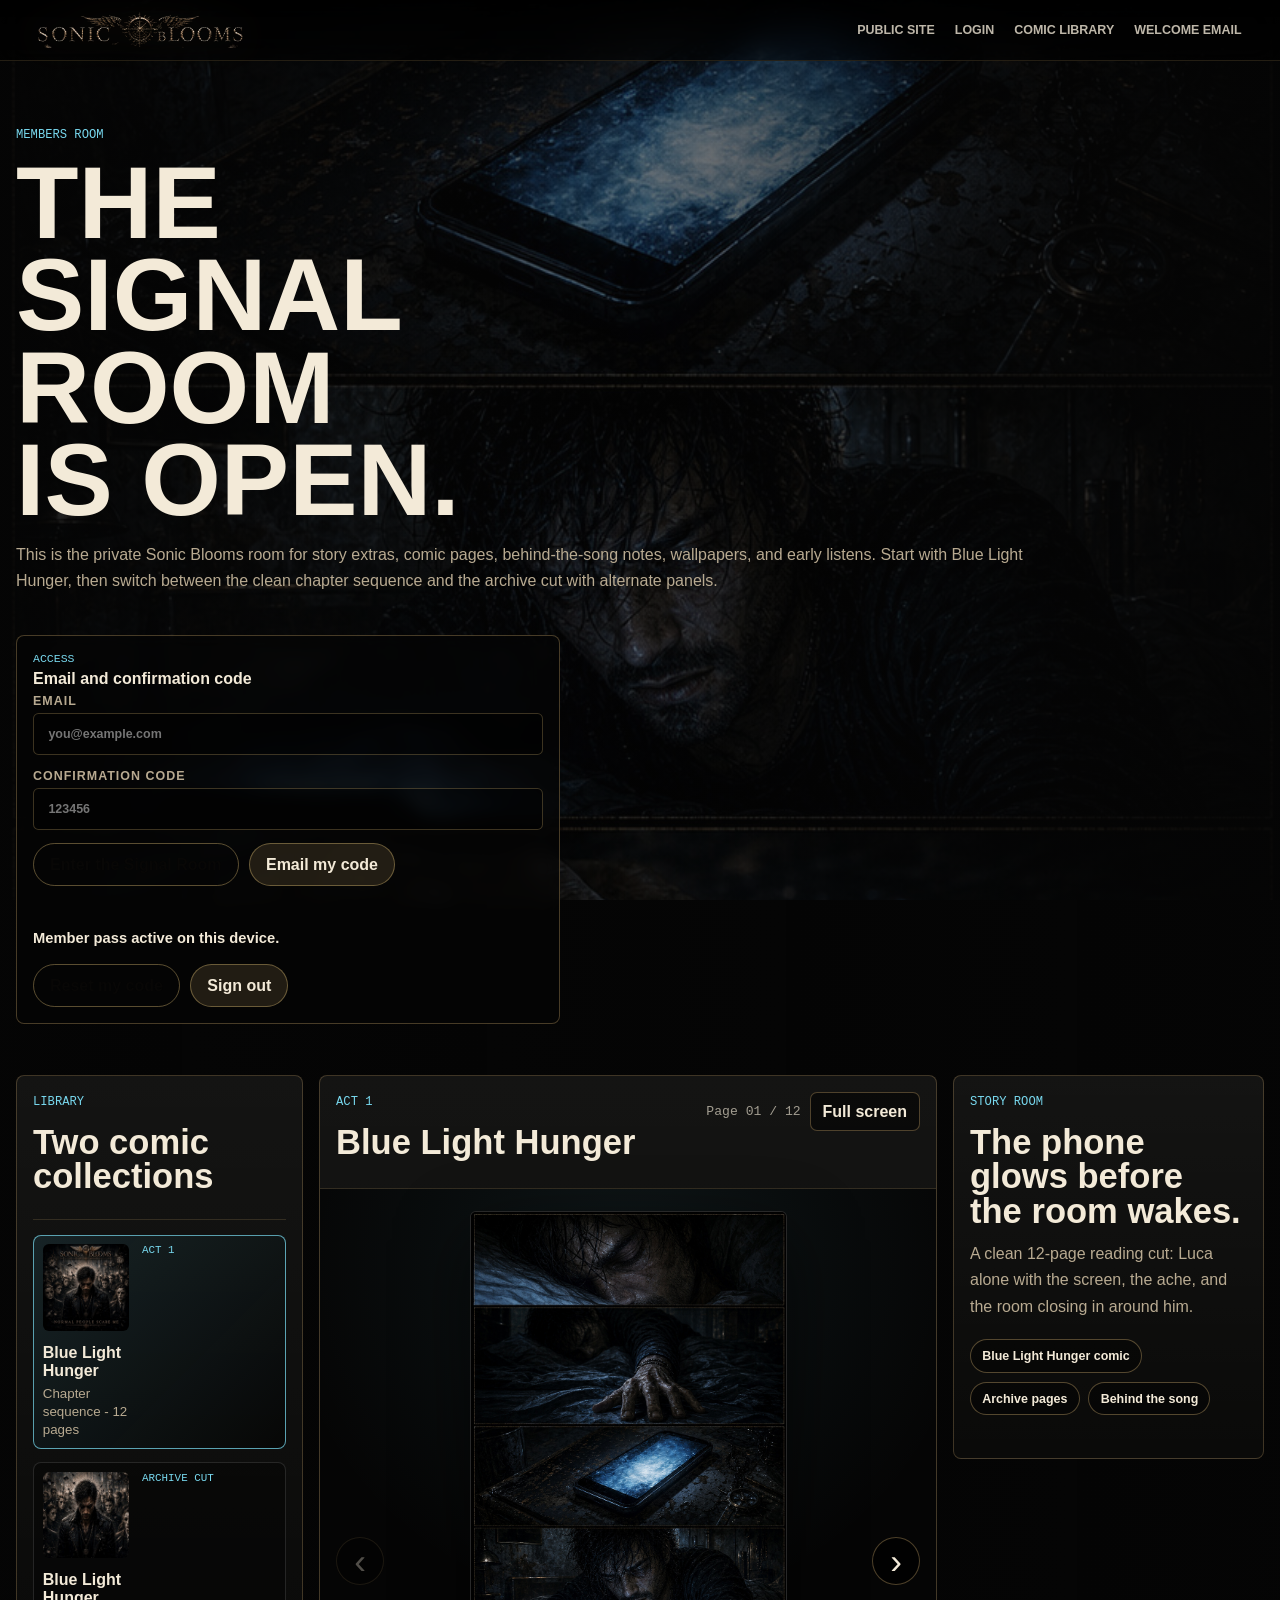
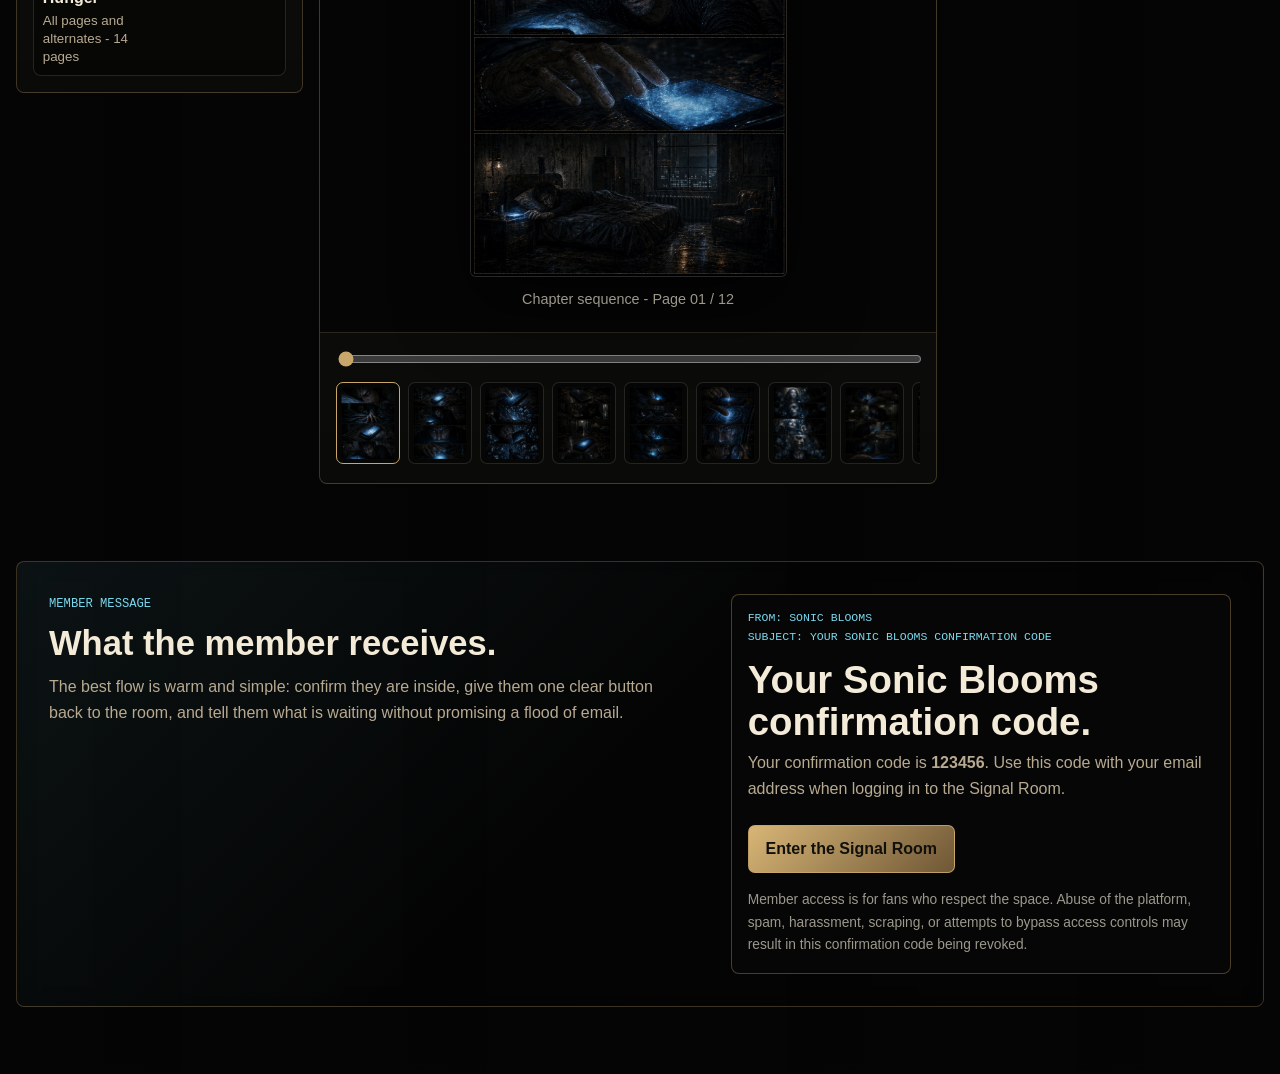
==== members.html @ c70ff3c6 "Add member code access and Signal Room" ====
<!doctype html>
<html lang="en">
  <head>
    <meta charset="utf-8" />
    <meta name="viewport" content="width=device-width, initial-scale=1" />
    <title>Sonic Blooms | Signal Room</title>
    <meta name="robots" content="noindex, nofollow" />
    <link rel="stylesheet" href="/members.css?v=20260711a" />
  </head>
  <body>
    <header class="member-header">
      <a class="brand-link" href="/" aria-label="Back to Sonic Blooms">
        <img src="/assets/sonic-blooms-wordmark.png" alt="Sonic Blooms" />
      </a>
      <nav aria-label="Signal Room navigation">
        <a href="/">Public site</a>
        <a href="#member-login">Login</a>
        <a href="#library">Comic library</a>
        <a href="#welcome-email">Welcome email</a>
      </nav>
    </header>

    <main id="library" class="member-shell">
      <section class="member-intro" aria-labelledby="member-title">
        <p class="eyebrow">Members room</p>
        <h1 id="member-title">The Signal Room is open.</h1>
        <p>
          This is the private Sonic Blooms room for story extras, comic pages,
          behind-the-song notes, wallpapers, and early listens. Start with Blue
          Light Hunger, then switch between the clean chapter sequence and the
          archive cut with alternate panels.
        </p>
        <div id="member-login" class="member-pass">
          <span>Access</span>
          <strong>Email and confirmation code</strong>
          <form id="member-login-form" class="member-login-form" method="post" action="/api/member-login" novalidate>
            <label>
              Email
              <input name="email" type="email" autocomplete="email" placeholder="you@example.com" required />
            </label>
            <label>
              Confirmation code
              <input name="code" inputmode="numeric" pattern="[0-9]*" maxlength="6" autocomplete="one-time-code" placeholder="123456" required />
            </label>
            <div class="member-login-actions">
              <button type="submit">Enter the Signal Room</button>
              <button id="forgot-code" class="button-lite" type="button">Email my code</button>
            </div>
            <p id="member-login-message" role="status"></p>
          </form>
          <div id="member-session-panel" class="member-session-panel" hidden>
            <p>Member pass active on this device.</p>
            <div class="member-login-actions">
              <button id="reset-code" type="button">Reset my code</button>
              <button id="sign-out" class="button-lite" type="button">Sign out</button>
            </div>
          </div>
        </div>
      </section>

      <section class="reader-layout" aria-label="Interactive comic reader">
        <aside class="library-panel" aria-label="Comic library">
          <div class="panel-heading">
            <p class="eyebrow">Library</p>
            <h2>Two comic collections</h2>
          </div>
          <div id="comic-list" class="comic-list"></div>
        </aside>

        <section class="reader-panel" aria-labelledby="comic-title">
          <div class="reader-topline">
            <div>
              <p id="comic-era" class="eyebrow">Act 1</p>
              <h2 id="comic-title">Blue Light Hunger</h2>
            </div>
            <div class="reader-status">
              <span id="page-count">Page 01 / 12</span>
              <button id="fullscreen-button" type="button">Full screen</button>
            </div>
          </div>

          <div class="reader-stage" aria-live="polite">
            <button id="prev-page" class="reader-nav reader-nav--prev" type="button" aria-label="Previous page">&lsaquo;</button>
            <figure class="page-frame">
              <img id="comic-page" src="" alt="" />
              <figcaption id="page-caption"></figcaption>
            </figure>
            <button id="next-page" class="reader-nav reader-nav--next" type="button" aria-label="Next page">&rsaquo;</button>
          </div>

          <div class="reader-controls" aria-label="Page controls">
            <input id="page-slider" type="range" min="1" max="12" value="1" aria-label="Comic page" />
            <div id="thumb-strip" class="thumb-strip"></div>
          </div>
        </section>

        <aside class="notes-panel" aria-label="Comic notes">
          <p class="eyebrow">Story room</p>
          <h2 id="note-title">The phone glows before the room wakes.</h2>
          <p id="note-copy">
            Blue Light Hunger begins with isolation, screen glow, appetite, and
            exhaustion. The comic reader should feel less like a gallery and
            more like evidence pulled from Luca's room.
          </p>
          <div class="member-drops">
            <span>Blue Light Hunger comic</span>
            <span>Archive pages</span>
            <span>Behind the song</span>
          </div>
        </aside>
      </section>

      <section id="welcome-email" class="welcome-email" aria-labelledby="welcome-title">
        <div>
          <p class="eyebrow">Member message</p>
          <h2 id="welcome-title">What the member receives.</h2>
          <p>
            The best flow is warm and simple: confirm they are inside, give them
            one clear button back to the room, and tell them what is waiting
            without promising a flood of email.
          </p>
        </div>
        <article class="email-card" aria-label="Draft member welcome email">
          <div class="email-meta">
          <span>From: Sonic Blooms</span>
          <span>Subject: Your Sonic Blooms confirmation code</span>
        </div>
          <h3>Your Sonic Blooms confirmation code.</h3>
          <p>
            Your confirmation code is <strong>123456</strong>. Use this code
            with your email address when logging in to the Signal Room.
          </p>
          <a class="email-button" href="/members.html">Enter the Signal Room</a>
          <p class="email-footnote">
            Member access is for fans who respect the space. Abuse of the
            platform, spam, harassment, scraping, or attempts to bypass access
            controls may result in this confirmation code being revoked.
          </p>
        </article>
      </section>
    </main>

    <dialog id="reader-dialog" class="reader-dialog" aria-labelledby="dialog-title">
      <button id="close-dialog" class="dialog-close" type="button">Close</button>
      <div class="dialog-reader">
        <div class="reader-topline">
          <div>
            <p class="eyebrow">Full screen</p>
            <h2 id="dialog-title">Blue Light Hunger</h2>
          </div>
          <span id="dialog-count">Page 01 / 12</span>
        </div>
        <div class="dialog-page-wrap">
          <button id="dialog-prev" class="reader-nav reader-nav--prev" type="button" aria-label="Previous page">&lsaquo;</button>
          <img id="dialog-page" src="" alt="" />
          <button id="dialog-next" class="reader-nav reader-nav--next" type="button" aria-label="Next page">&rsaquo;</button>
        </div>
      </div>
    </dialog>

    <script src="/members.js?v=20260711a" defer></script>
  </body>
</html>
---- members.css ----
:root {
  --bg: #050505;
  --panel: rgba(13, 13, 12, 0.82);
  --panel-strong: rgba(7, 7, 7, 0.94);
  --ink: #f3ead8;
  --muted: #b8aa91;
  --dim: rgba(243, 234, 216, 0.64);
  --brass: #c9a76b;
  --blue: #78d8ee;
  --line: rgba(201, 167, 107, 0.28);
  --red: #8d2028;
}

* {
  box-sizing: border-box;
}

html {
  scroll-behavior: smooth;
  background: var(--bg);
}

body {
  margin: 0;
  min-width: 320px;
  background:
    linear-gradient(90deg, rgba(5,5,5,0.92), rgba(5,5,5,0.5), rgba(5,5,5,0.94)),
    var(--room-bg, url("/assets/members/comics/blue-light-hunger/chapter-pages/Chapter_2_Blue_Light_Hunger_Page_01.jpg")) center / cover fixed,
    radial-gradient(circle at 12% 12%, rgba(120, 216, 238, 0.12), transparent 28rem),
    radial-gradient(circle at 86% 26%, rgba(141, 32, 40, 0.18), transparent 30rem),
    linear-gradient(180deg, #050505 0%, #120f0d 48%, #050505 100%);
  color: var(--ink);
  font-family: Inter, Arial, Helvetica, sans-serif;
}

body::before {
  content: "";
  position: fixed;
  inset: 0;
  z-index: -2;
  pointer-events: none;
  background:
    linear-gradient(rgba(255,255,255,0.018) 1px, transparent 1px),
    linear-gradient(90deg, rgba(255,255,255,0.014) 1px, transparent 1px);
  background-size: 42px 42px;
  mask-image: linear-gradient(180deg, transparent, black 14%, black 88%, transparent);
}

a {
  color: inherit;
  text-decoration: none;
}

img {
  display: block;
  max-width: 100%;
}

button,
input {
  font: inherit;
}

button {
  color: inherit;
}

.member-header {
  position: sticky;
  top: 0;
  z-index: 30;
  display: flex;
  align-items: center;
  justify-content: space-between;
  gap: 1rem;
  padding: 0.75rem clamp(1rem, 3vw, 2.5rem);
  background: linear-gradient(180deg, rgba(0,0,0,0.9), rgba(0,0,0,0.54));
  border-bottom: 1px solid rgba(201, 167, 107, 0.18);
  backdrop-filter: blur(14px);
}

.brand-link img {
  width: clamp(8rem, 16vw, 14rem);
  filter: drop-shadow(0 0 18px rgba(201, 167, 107, 0.22));
}

.member-header nav {
  display: flex;
  flex-wrap: wrap;
  justify-content: flex-end;
  gap: clamp(0.7rem, 2vw, 1.25rem);
  color: rgba(243, 234, 216, 0.78);
  font-size: 0.78rem;
  font-weight: 800;
  text-transform: uppercase;
}

.member-header a:hover,
.member-header a:focus-visible {
  color: var(--ink);
  outline: none;
}

.member-shell {
  width: min(1480px, calc(100% - 2rem));
  margin: 0 auto;
  padding: clamp(2rem, 5vw, 5rem) 0;
}

.member-intro {
  max-width: 66rem;
  min-height: 42svh;
  display: grid;
  align-content: end;
  padding-bottom: clamp(2rem, 4vw, 4rem);
}

.member-pass {
  width: min(34rem, 100%);
  display: grid;
  gap: 0.35rem;
  margin-top: 1.5rem;
  border: 1px solid rgba(201, 167, 107, 0.34);
  border-radius: 8px;
  padding: 1rem;
  background: rgba(5,5,5,0.62);
  backdrop-filter: blur(8px);
}

.member-pass span,
.email-meta span {
  color: var(--blue);
  font-family: Consolas, "SFMono-Regular", monospace;
  font-size: 0.72rem;
  text-transform: uppercase;
}

.member-pass p {
  margin: 0;
  font-size: 0.92rem;
}

.member-login-form,
.member-session-panel {
  display: grid;
  gap: 0.85rem;
}

.member-login-form label {
  display: grid;
  gap: 0.35rem;
  color: var(--muted);
  font-size: 0.78rem;
  font-weight: 800;
  letter-spacing: 0.08em;
  text-transform: uppercase;
}

.member-login-form input {
  width: 100%;
  border: 1px solid rgba(210, 178, 111, 0.28);
  border-radius: 0.35rem;
  background: rgba(0, 0, 0, 0.42);
  color: var(--cream);
  font: inherit;
  padding: 0.8rem 0.9rem;
}

.member-login-actions {
  display: flex;
  flex-wrap: wrap;
  gap: 0.65rem;
}

.member-login-actions button,
.button-lite {
  border: 1px solid rgba(210, 178, 111, 0.42);
  border-radius: 999px;
  background: rgba(210, 178, 111, 0.14);
  color: var(--cream);
  cursor: pointer;
  font: inherit;
  font-weight: 900;
  padding: 0.72rem 1rem;
}

.member-login-actions button[type="submit"],
#reset-code {
  background: linear-gradient(135deg, var(--gold), #8f6b34);
  color: #080706;
}

#member-login-message {
  min-height: 1.3rem;
  margin: 0;
  color: var(--blue);
  font-size: 0.88rem;
}

.member-session-panel p {
  margin: 0;
  color: var(--cream);
  font-weight: 800;
}

.eyebrow {
  margin: 0 0 0.75rem;
  color: var(--blue);
  font-family: Consolas, "SFMono-Regular", monospace;
  font-size: 0.76rem;
  text-transform: uppercase;
}

h1,
h2,
h3,
p {
  margin-top: 0;
}

h1 {
  max-width: 10ch;
  margin-bottom: 1rem;
  font-size: clamp(3.4rem, 8vw, 8rem);
  line-height: 0.9;
  text-transform: uppercase;
  text-wrap: balance;
}

h2 {
  margin-bottom: 0.8rem;
  font-size: clamp(1.6rem, 2.7vw, 3.2rem);
  line-height: 1;
  text-wrap: balance;
}

h3 {
  margin-bottom: 0.4rem;
  font-size: 1.1rem;
  line-height: 1.1;
}

p {
  color: var(--muted);
  font-size: clamp(1rem, 1.2vw, 1.12rem);
  line-height: 1.65;
}

.reader-layout {
  display: grid;
  grid-template-columns: minmax(15rem, 0.72fr) minmax(22rem, 1.55fr) minmax(16rem, 0.78fr);
  gap: 1rem;
  align-items: start;
}

.library-panel,
.reader-panel,
.notes-panel {
  border: 1px solid var(--line);
  border-radius: 8px;
  background:
    linear-gradient(180deg, rgba(255,255,255,0.04), transparent),
    var(--panel);
}

.library-panel,
.notes-panel {
  position: sticky;
  top: 5rem;
  padding: 1rem;
}

.panel-heading {
  padding-bottom: 0.8rem;
  border-bottom: 1px solid rgba(201, 167, 107, 0.18);
}

.comic-list {
  display: grid;
  gap: 0.8rem;
  margin-top: 0.9rem;
}

.comic-card {
  width: 100%;
  display: grid;
  grid-template-columns: 5.4rem minmax(0, 1fr);
  gap: 0.8rem;
  align-items: stretch;
  border: 1px solid rgba(255,255,255,0.12);
  border-radius: 8px;
  padding: 0.55rem;
  background: rgba(0,0,0,0.35);
  text-align: left;
  cursor: pointer;
}

.comic-card.is-active {
  border-color: rgba(120, 216, 238, 0.72);
  background:
    linear-gradient(135deg, rgba(120, 216, 238, 0.13), transparent),
    rgba(0,0,0,0.48);
}

.comic-card img {
  width: 5.4rem;
  aspect-ratio: 1 / 1;
  object-fit: cover;
  border-radius: 6px;
}

.comic-card span {
  display: block;
  margin-bottom: 0.35rem;
  color: var(--blue);
  font-family: Consolas, "SFMono-Regular", monospace;
  font-size: 0.68rem;
  text-transform: uppercase;
}

.comic-card strong {
  display: block;
  overflow-wrap: anywhere;
}

.comic-card small {
  display: block;
  margin-top: 0.35rem;
  color: var(--muted);
  line-height: 1.35;
  overflow-wrap: anywhere;
}

.reader-panel {
  overflow: hidden;
  min-width: 0;
}

.reader-topline {
  display: flex;
  justify-content: space-between;
  gap: 1rem;
  align-items: start;
  padding: 1rem;
  border-bottom: 1px solid rgba(201, 167, 107, 0.18);
}

.reader-status {
  display: flex;
  flex-wrap: wrap;
  justify-content: flex-end;
  gap: 0.55rem;
  align-items: center;
}

.reader-status span,
#dialog-count {
  color: var(--dim);
  font-family: Consolas, "SFMono-Regular", monospace;
  font-size: 0.82rem;
}

.reader-status button,
.dialog-close {
  min-height: 2.4rem;
  border: 1px solid rgba(201, 167, 107, 0.36);
  border-radius: 7px;
  padding: 0.55rem 0.75rem;
  background: rgba(0,0,0,0.48);
  color: var(--ink);
  font-weight: 800;
  cursor: pointer;
}

.reader-stage {
  position: relative;
  display: grid;
  place-items: center;
  min-height: min(78svh, 58rem);
  padding: clamp(0.8rem, 2vw, 1.4rem);
  background:
    radial-gradient(circle at 50% 10%, rgba(120, 216, 238, 0.08), transparent 22rem),
    #050505;
}

.page-frame {
  margin: 0;
  display: grid;
  justify-items: center;
  gap: 0.85rem;
  width: min(100%, 36rem);
}

.page-frame img {
  width: auto;
  max-height: min(74svh, 56rem);
  border: 1px solid rgba(255,255,255,0.14);
  border-radius: 6px;
  box-shadow: 0 28px 70px rgba(0,0,0,0.58);
  background: #050505;
}

.page-frame figcaption {
  min-height: 1.2rem;
  color: var(--dim);
  font-size: 0.9rem;
  text-align: center;
}

.reader-nav {
  position: absolute;
  top: 50%;
  z-index: 2;
  width: 3rem;
  height: 3rem;
  display: grid;
  place-items: center;
  border: 1px solid rgba(201, 167, 107, 0.38);
  border-radius: 999px;
  background: rgba(0,0,0,0.66);
  color: var(--ink);
  font-size: 2.2rem;
  line-height: 1;
  transform: translateY(-50%);
  cursor: pointer;
}

.reader-nav--prev {
  left: 1rem;
}

.reader-nav--next {
  right: 1rem;
}

.reader-nav:disabled {
  opacity: 0.32;
  cursor: default;
}

.reader-controls {
  display: grid;
  gap: 0.8rem;
  padding: 1rem;
  border-top: 1px solid rgba(201, 167, 107, 0.18);
}

#page-slider {
  width: 100%;
  accent-color: var(--brass);
}

.thumb-strip {
  display: grid;
  grid-auto-flow: column;
  grid-auto-columns: minmax(4rem, 5rem);
  gap: 0.5rem;
  overflow-x: auto;
  padding-bottom: 0.2rem;
}

.thumb-button {
  border: 1px solid rgba(255,255,255,0.12);
  border-radius: 7px;
  padding: 0.25rem;
  background: rgba(0,0,0,0.38);
  cursor: pointer;
}

.thumb-button.is-active {
  border-color: var(--brass);
}

.thumb-button img {
  width: 100%;
  aspect-ratio: 3 / 4;
  object-fit: cover;
  border-radius: 4px;
  object-position: top center;
}

.notes-panel {
  min-height: 24rem;
}

.member-drops {
  display: flex;
  flex-wrap: wrap;
  gap: 0.55rem;
  margin-top: 1.2rem;
}

.member-drops span {
  border: 1px solid rgba(201, 167, 107, 0.4);
  border-radius: 999px;
  padding: 0.55rem 0.7rem;
  background: rgba(0,0,0,0.38);
  color: var(--ink);
  font-size: 0.78rem;
  font-weight: 800;
}

.reader-dialog {
  width: min(96rem, calc(100% - 1rem));
  height: min(96svh, 70rem);
  border: 1px solid var(--line);
  border-radius: 8px;
  padding: 0;
  background: #050505;
  color: var(--ink);
}

.reader-dialog::backdrop {
  background: rgba(0,0,0,0.86);
  backdrop-filter: blur(6px);
}

.dialog-close {
  position: absolute;
  top: 0.75rem;
  right: 0.75rem;
  z-index: 5;
}

.dialog-reader {
  height: 100%;
  display: grid;
  grid-template-rows: auto minmax(0, 1fr);
}

.dialog-page-wrap {
  position: relative;
  min-height: 0;
  display: grid;
  place-items: center;
  padding: 1rem;
}

.dialog-page-wrap img {
  width: auto;
  max-width: 100%;
  max-height: 100%;
  border: 1px solid rgba(255,255,255,0.16);
  border-radius: 6px;
}

.welcome-email {
  display: grid;
  grid-template-columns: minmax(0, 0.95fr) minmax(20rem, 0.75fr);
  gap: clamp(1rem, 4vw, 3rem);
  align-items: start;
  margin-top: clamp(2rem, 6vw, 5rem);
  padding: clamp(1rem, 4vw, 2rem);
  border: 1px solid var(--line);
  border-radius: 8px;
  background:
    linear-gradient(135deg, rgba(120, 216, 238, 0.07), transparent 48%),
    rgba(5,5,5,0.76);
  backdrop-filter: blur(8px);
}

.email-card {
  border: 1px solid rgba(201, 167, 107, 0.34);
  border-radius: 8px;
  padding: 1rem;
  background: rgba(7,7,7,0.86);
}

.email-meta {
  display: grid;
  gap: 0.35rem;
  margin-bottom: 1rem;
}

.email-card h3 {
  font-size: clamp(1.7rem, 3vw, 2.6rem);
}

.email-button {
  min-height: 3rem;
  display: inline-flex;
  align-items: center;
  justify-content: center;
  margin: 0.4rem 0 1rem;
  border: 1px solid rgba(201, 167, 107, 0.85);
  border-radius: 7px;
  padding: 0.85rem 1.05rem;
  background: linear-gradient(135deg, #d8b676, #6f5736);
  color: #11100d;
  font-weight: 900;
}

.email-footnote {
  margin: 0;
  color: var(--dim);
  font-size: 0.86rem;
}

@media (max-width: 1180px) {
  .reader-layout {
    grid-template-columns: minmax(14rem, 0.65fr) minmax(0, 1.35fr);
  }

  .notes-panel {
    position: static;
    grid-column: 1 / -1;
  }
}

@media (max-width: 820px) {
  .member-header {
    position: relative;
    align-items: flex-start;
  }

  .brand-link img {
    width: 7.2rem;
  }

  .member-header nav {
    max-width: 52vw;
    font-size: 0.68rem;
  }

  h1 {
    max-width: 100%;
    font-size: clamp(2.8rem, 14vw, 4.4rem);
  }

  .member-intro {
    min-height: auto;
  }

  .reader-layout {
    grid-template-columns: 1fr;
  }

  .welcome-email {
    grid-template-columns: 1fr;
  }

  .library-panel {
    position: static;
  }

  .comic-list {
    grid-template-columns: repeat(2, minmax(0, 1fr));
  }

  .comic-card {
    grid-template-columns: 1fr;
  }

  .comic-card img {
    width: 100%;
    aspect-ratio: 16 / 10;
  }

  .reader-topline {
    display: grid;
  }

  .reader-status {
    justify-content: flex-start;
  }

  .reader-stage {
    min-height: 70svh;
    padding-inline: 0.5rem;
  }

  .reader-nav {
    width: 2.5rem;
    height: 2.5rem;
  }

  .reader-nav--prev {
    left: 0.35rem;
  }

  .reader-nav--next {
    right: 0.35rem;
  }
}

@media (max-width: 560px) {
  .comic-list {
    grid-template-columns: 1fr;
  }
}
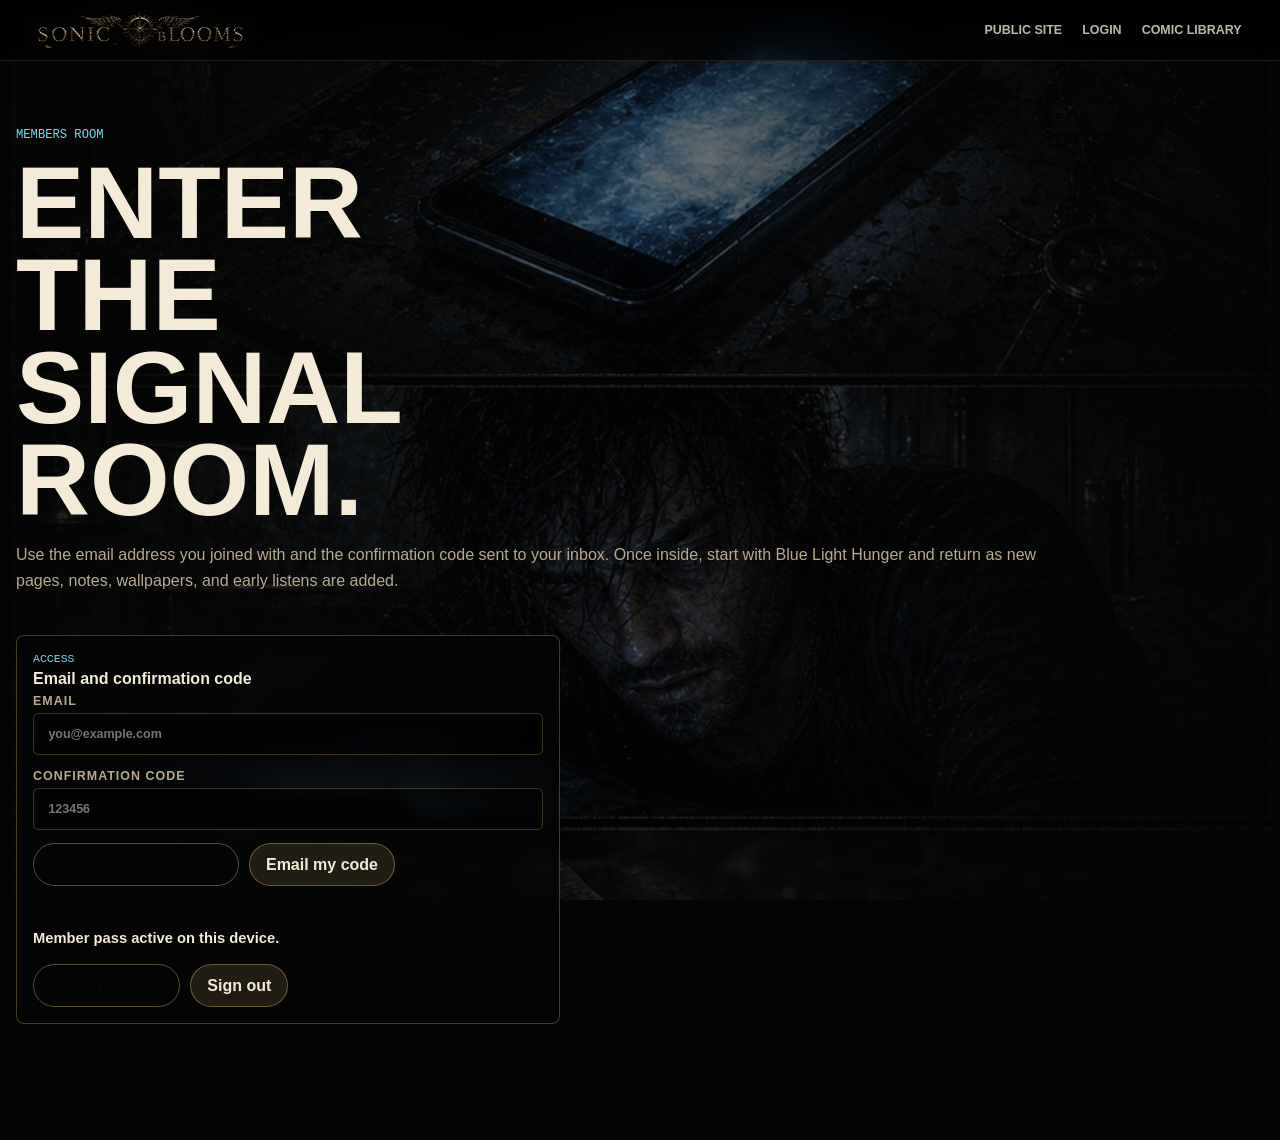
==== commit 2b39a38d: "Clean up member access UX" ====
--- a/members.html
+++ b/members.html
@@ -16,19 +16,17 @@
         <a href="/">Public site</a>
         <a href="#member-login">Login</a>
         <a href="#library">Comic library</a>
-        <a href="#welcome-email">Welcome email</a>
       </nav>
     </header>
 
     <main id="library" class="member-shell">
       <section class="member-intro" aria-labelledby="member-title">
         <p class="eyebrow">Members room</p>
-        <h1 id="member-title">The Signal Room is open.</h1>
+        <h1 id="member-title">Enter the Signal Room.</h1>
         <p>
-          This is the private Sonic Blooms room for story extras, comic pages,
-          behind-the-song notes, wallpapers, and early listens. Start with Blue
-          Light Hunger, then switch between the clean chapter sequence and the
-          archive cut with alternate panels.
+          Use the email address you joined with and the confirmation code sent
+          to your inbox. Once inside, start with Blue Light Hunger and return as
+          new pages, notes, wallpapers, and early listens are added.
         </p>
         <div id="member-login" class="member-pass">
           <span>Access</span>
@@ -109,35 +107,6 @@
           </div>
         </aside>
       </section>
-
-      <section id="welcome-email" class="welcome-email" aria-labelledby="welcome-title">
-        <div>
-          <p class="eyebrow">Member message</p>
-          <h2 id="welcome-title">What the member receives.</h2>
-          <p>
-            The best flow is warm and simple: confirm they are inside, give them
-            one clear button back to the room, and tell them what is waiting
-            without promising a flood of email.
-          </p>
-        </div>
-        <article class="email-card" aria-label="Draft member welcome email">
-          <div class="email-meta">
-          <span>From: Sonic Blooms</span>
-          <span>Subject: Your Sonic Blooms confirmation code</span>
-        </div>
-          <h3>Your Sonic Blooms confirmation code.</h3>
-          <p>
-            Your confirmation code is <strong>123456</strong>. Use this code
-            with your email address when logging in to the Signal Room.
-          </p>
-          <a class="email-button" href="/members.html">Enter the Signal Room</a>
-          <p class="email-footnote">
-            Member access is for fans who respect the space. Abuse of the
-            platform, spam, harassment, scraping, or attempts to bypass access
-            controls may result in this confirmation code being revoked.
-          </p>
-        </article>
-      </section>
     </main>
 
     <dialog id="reader-dialog" class="reader-dialog" aria-labelledby="dialog-title">
--- a/members.css
+++ b/members.css
@@ -105,6 +105,7 @@
   width: min(1480px, calc(100% - 2rem));
   margin: 0 auto;
   padding: clamp(2rem, 5vw, 5rem) 0;
+  scroll-margin-top: 5.5rem;
 }
 
 .member-intro {
@@ -128,7 +129,7 @@
 }
 
 .member-pass span,
-.email-meta span {
+.member-pass small {
   color: var(--blue);
   font-family: Consolas, "SFMono-Regular", monospace;
   font-size: 0.72rem;
@@ -247,10 +248,15 @@
 }
 
 .reader-layout {
-  display: grid;
+  display: none;
   grid-template-columns: minmax(15rem, 0.72fr) minmax(22rem, 1.55fr) minmax(16rem, 0.78fr);
   gap: 1rem;
   align-items: start;
+  scroll-margin-top: 5.5rem;
+}
+
+body.has-member-session .reader-layout {
+  display: grid;
 }
 
 .library-panel,
@@ -376,7 +382,7 @@
   position: relative;
   display: grid;
   place-items: center;
-  min-height: min(78svh, 58rem);
+  min-height: min(72svh, 52rem);
   padding: clamp(0.8rem, 2vw, 1.4rem);
   background:
     radial-gradient(circle at 50% 10%, rgba(120, 216, 238, 0.08), transparent 22rem),
@@ -388,12 +394,15 @@
   display: grid;
   justify-items: center;
   gap: 0.85rem;
-  width: min(100%, 36rem);
+  width: min(100%, 42rem);
 }
 
 .page-frame img {
-  width: auto;
-  max-height: min(74svh, 56rem);
+  width: 100%;
+  max-width: 100%;
+  max-height: min(68svh, 48rem);
+  object-fit: contain;
+  object-position: top center;
   border: 1px solid rgba(255,255,255,0.14);
   border-radius: 6px;
   box-shadow: 0 28px 70px rgba(0,0,0,0.58);
@@ -453,7 +462,7 @@
 .thumb-strip {
   display: grid;
   grid-auto-flow: column;
-  grid-auto-columns: minmax(4rem, 5rem);
+  grid-auto-columns: minmax(4.8rem, 6rem);
   gap: 0.5rem;
   overflow-x: auto;
   padding-bottom: 0.2rem;
@@ -473,10 +482,11 @@
 
 .thumb-button img {
   width: 100%;
-  aspect-ratio: 3 / 4;
-  object-fit: cover;
+  aspect-ratio: 9 / 13;
+  object-fit: contain;
   border-radius: 4px;
   object-position: top center;
+  background: rgba(0,0,0,0.72);
 }
 
 .notes-panel {
@@ -544,58 +554,6 @@
   border-radius: 6px;
 }
 
-.welcome-email {
-  display: grid;
-  grid-template-columns: minmax(0, 0.95fr) minmax(20rem, 0.75fr);
-  gap: clamp(1rem, 4vw, 3rem);
-  align-items: start;
-  margin-top: clamp(2rem, 6vw, 5rem);
-  padding: clamp(1rem, 4vw, 2rem);
-  border: 1px solid var(--line);
-  border-radius: 8px;
-  background:
-    linear-gradient(135deg, rgba(120, 216, 238, 0.07), transparent 48%),
-    rgba(5,5,5,0.76);
-  backdrop-filter: blur(8px);
-}
-
-.email-card {
-  border: 1px solid rgba(201, 167, 107, 0.34);
-  border-radius: 8px;
-  padding: 1rem;
-  background: rgba(7,7,7,0.86);
-}
-
-.email-meta {
-  display: grid;
-  gap: 0.35rem;
-  margin-bottom: 1rem;
-}
-
-.email-card h3 {
-  font-size: clamp(1.7rem, 3vw, 2.6rem);
-}
-
-.email-button {
-  min-height: 3rem;
-  display: inline-flex;
-  align-items: center;
-  justify-content: center;
-  margin: 0.4rem 0 1rem;
-  border: 1px solid rgba(201, 167, 107, 0.85);
-  border-radius: 7px;
-  padding: 0.85rem 1.05rem;
-  background: linear-gradient(135deg, #d8b676, #6f5736);
-  color: #11100d;
-  font-weight: 900;
-}
-
-.email-footnote {
-  margin: 0;
-  color: var(--dim);
-  font-size: 0.86rem;
-}
-
 @media (max-width: 1180px) {
   .reader-layout {
     grid-template-columns: minmax(14rem, 0.65fr) minmax(0, 1.35fr);
@@ -635,10 +593,6 @@
     grid-template-columns: 1fr;
   }
 
-  .welcome-email {
-    grid-template-columns: 1fr;
-  }
-
   .library-panel {
     position: static;
   }
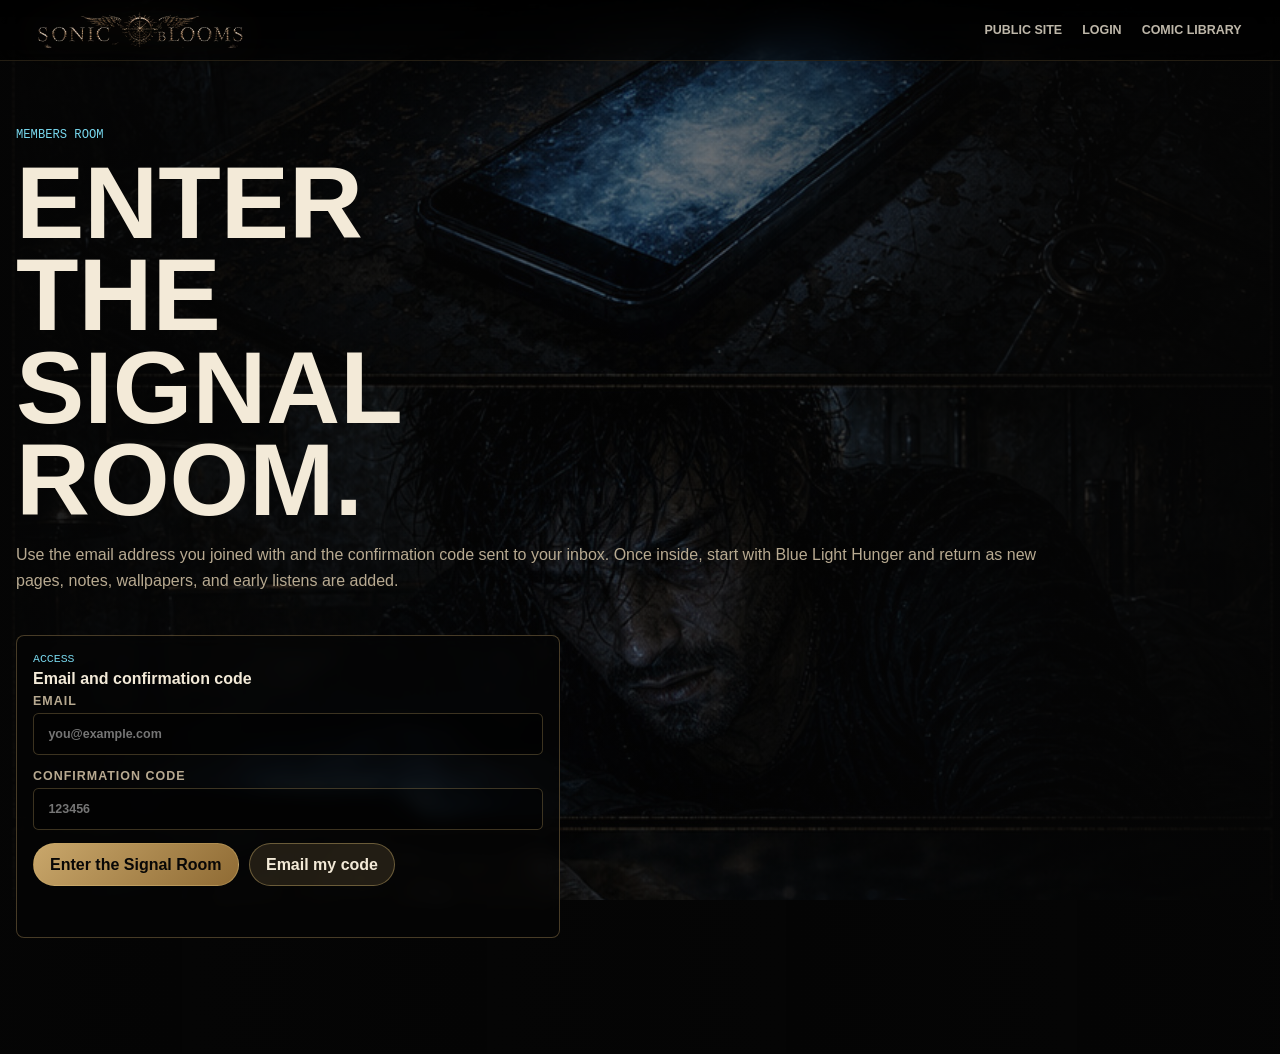
==== commit 276dbd11: "Fix member login state and duplicate sections" ====
--- a/members.html
+++ b/members.html
@@ -5,7 +5,7 @@
     <meta name="viewport" content="width=device-width, initial-scale=1" />
     <title>Sonic Blooms | Signal Room</title>
     <meta name="robots" content="noindex, nofollow" />
-    <link rel="stylesheet" href="/members.css?v=20260711a" />
+    <link rel="stylesheet" href="/members.css?v=20260711b" />
   </head>
   <body>
     <header class="member-header">
@@ -127,6 +127,6 @@
       </div>
     </dialog>
 
-    <script src="/members.js?v=20260711a" defer></script>
+    <script src="/members.js?v=20260711b" defer></script>
   </body>
 </html>
--- a/members.css
+++ b/members.css
@@ -59,6 +59,10 @@
 button,
 input {
   font: inherit;
+}
+
+[hidden] {
+  display: none !important;
 }
 
 button {
@@ -162,7 +166,7 @@
   border: 1px solid rgba(210, 178, 111, 0.28);
   border-radius: 0.35rem;
   background: rgba(0, 0, 0, 0.42);
-  color: var(--cream);
+  color: var(--ink);
   font: inherit;
   padding: 0.8rem 0.9rem;
 }
@@ -178,7 +182,7 @@
   border: 1px solid rgba(210, 178, 111, 0.42);
   border-radius: 999px;
   background: rgba(210, 178, 111, 0.14);
-  color: var(--cream);
+  color: var(--ink);
   cursor: pointer;
   font: inherit;
   font-weight: 900;
@@ -187,7 +191,7 @@
 
 .member-login-actions button[type="submit"],
 #reset-code {
-  background: linear-gradient(135deg, var(--gold), #8f6b34);
+  background: linear-gradient(135deg, var(--brass), #8f6b34);
   color: #080706;
 }
 
@@ -200,7 +204,7 @@
 
 .member-session-panel p {
   margin: 0;
-  color: var(--cream);
+  color: var(--ink);
   font-weight: 800;
 }
 
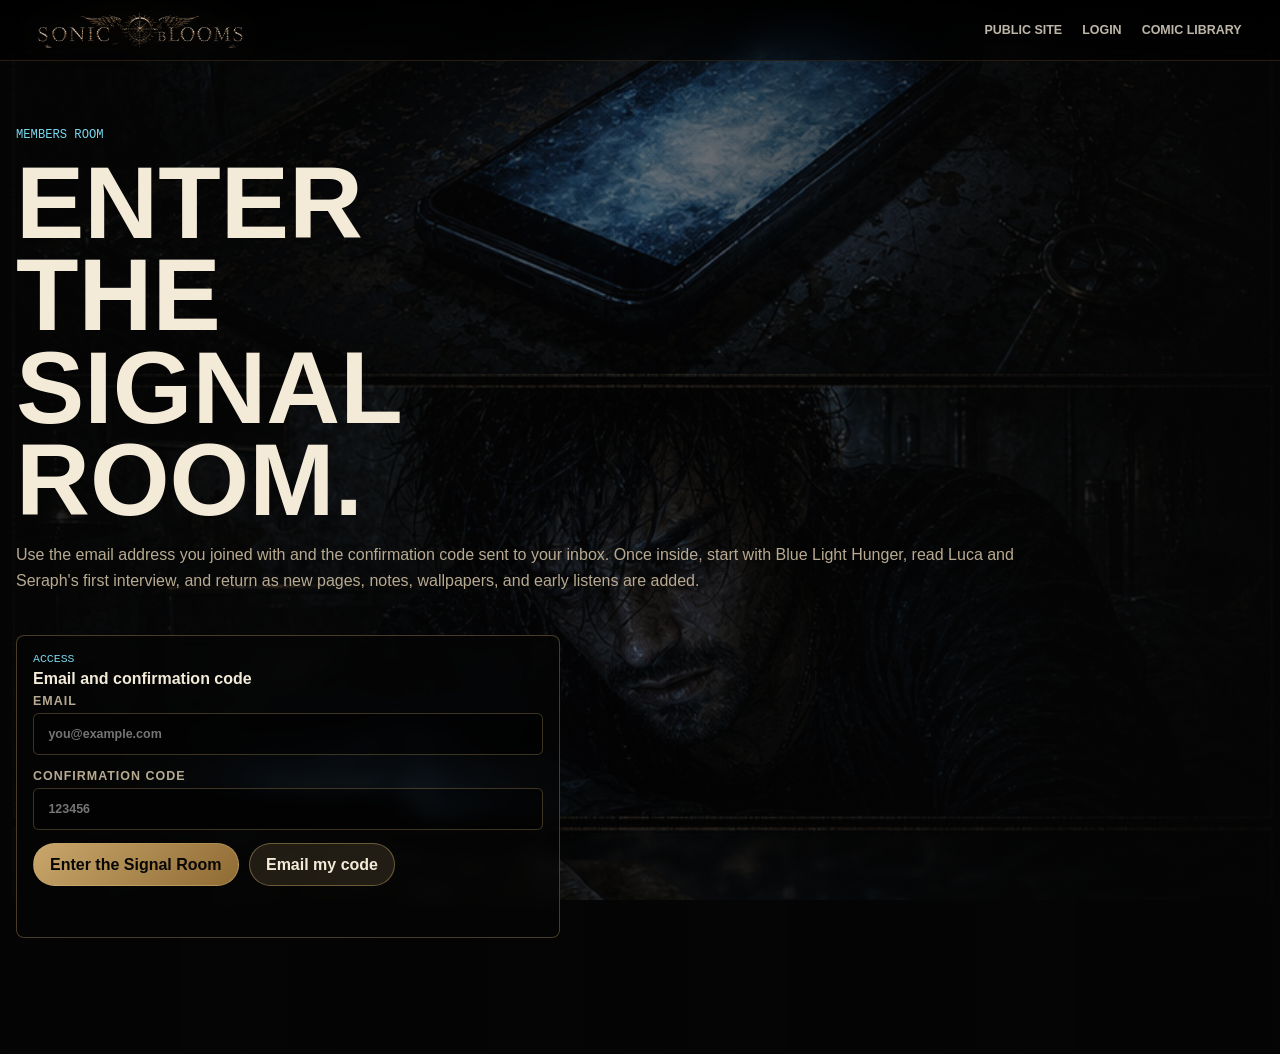
==== commit c80dd78e: "Add Luca and Seraph interview to members area" ====
--- a/members.html
+++ b/members.html
@@ -1,21 +1,22 @@
-<!doctype html>
+<!DOCTYPE html>
 <html lang="en">
   <head>
-    <meta charset="utf-8" />
-    <meta name="viewport" content="width=device-width, initial-scale=1" />
+    <meta charset="utf-8">
+    <meta name="viewport" content="width=device-width, initial-scale=1">
     <title>Sonic Blooms | Signal Room</title>
-    <meta name="robots" content="noindex, nofollow" />
-    <link rel="stylesheet" href="/members.css?v=20260711b" />
+    <meta name="robots" content="noindex, nofollow">
+    <link rel="stylesheet" href="/members.css?v=20260723a">
   </head>
   <body>
     <header class="member-header">
       <a class="brand-link" href="/" aria-label="Back to Sonic Blooms">
-        <img src="/assets/sonic-blooms-wordmark.png" alt="Sonic Blooms" />
+        <img src="/assets/sonic-blooms-wordmark.png" alt="Sonic Blooms">
       </a>
       <nav aria-label="Signal Room navigation">
         <a href="/">Public site</a>
         <a href="#member-login">Login</a>
         <a href="#library">Comic library</a>
+        <a class="members-only-link" href="#first-interview">First interview</a>
       </nav>
     </header>
 
@@ -25,8 +26,9 @@
         <h1 id="member-title">Enter the Signal Room.</h1>
         <p>
           Use the email address you joined with and the confirmation code sent
-          to your inbox. Once inside, start with Blue Light Hunger and return as
-          new pages, notes, wallpapers, and early listens are added.
+          to your inbox. Once inside, start with Blue Light Hunger, read Luca
+          and Seraph's first interview, and return as new pages, notes,
+          wallpapers, and early listens are added.
         </p>
         <div id="member-login" class="member-pass">
           <span>Access</span>
@@ -34,11 +36,11 @@
           <form id="member-login-form" class="member-login-form" method="post" action="/api/member-login" novalidate>
             <label>
               Email
-              <input name="email" type="email" autocomplete="email" placeholder="you@example.com" required />
+              <input name="email" type="email" autocomplete="email" placeholder="you@example.com" required>
             </label>
             <label>
               Confirmation code
-              <input name="code" inputmode="numeric" pattern="[0-9]*" maxlength="6" autocomplete="one-time-code" placeholder="123456" required />
+              <input name="code" type="text" inputmode="numeric" pattern="[0-9]*" maxlength="6" autocomplete="one-time-code" placeholder="123456" required>
             </label>
             <div class="member-login-actions">
               <button type="submit">Enter the Signal Room</button>
@@ -48,6 +50,7 @@
           </form>
           <div id="member-session-panel" class="member-session-panel" hidden>
             <p>Member pass active on this device.</p>
+            <p id="member-session-message" class="member-session-message" role="status"></p>
             <div class="member-login-actions">
               <button id="reset-code" type="button">Reset my code</button>
               <button id="sign-out" class="button-lite" type="button">Sign out</button>
@@ -80,14 +83,14 @@
           <div class="reader-stage" aria-live="polite">
             <button id="prev-page" class="reader-nav reader-nav--prev" type="button" aria-label="Previous page">&lsaquo;</button>
             <figure class="page-frame">
-              <img id="comic-page" src="" alt="" />
+              <img id="comic-page" src="/assets/members/comics/blue-light-hunger/chapter-pages/Chapter_2_Blue_Light_Hunger_Page_01.jpg" alt="Blue Light Hunger Page 01">
               <figcaption id="page-caption"></figcaption>
             </figure>
             <button id="next-page" class="reader-nav reader-nav--next" type="button" aria-label="Next page">&rsaquo;</button>
           </div>
 
-          <div class="reader-controls" aria-label="Page controls">
-            <input id="page-slider" type="range" min="1" max="12" value="1" aria-label="Comic page" />
+          <div class="reader-controls" role="group" aria-label="Page controls">
+            <input id="page-slider" type="range" min="1" max="12" value="1" aria-label="Comic page">
             <div id="thumb-strip" class="thumb-strip"></div>
           </div>
         </section>
@@ -107,6 +110,1509 @@
           </div>
         </aside>
       </section>
+
+      <section id="first-interview" class="interview-feature" aria-labelledby="interview-title">
+        <header class="interview-masthead">
+          <div>
+            <p class="eyebrow">Signal Room exclusive / Written interview</p>
+            <h2 id="interview-title">The First Interview</h2>
+            <p class="interview-standfirst">
+              No cameras. No surnames. No personal histories offered up as
+              proof. In one of their first interviews, Luca and Seraph sit down
+              with Mara Ellison to talk about privacy, the android persona, the
+              songs, and what it costs to be understood.
+            </p>
+            <div class="interview-meta" role="group" aria-label="Interview details">
+              <span>Conversation: Mara Ellison</span>
+              <span>Reading time: 12 minutes</span>
+            </div>
+          </div>
+          <blockquote class="interview-pullquote">
+            <p>"The music is not a barrier. It is the meeting place."</p>
+            <cite>Seraph</cite>
+          </blockquote>
+        </header>
+
+        <article class="interview-transcript" aria-label="Interview transcript">
+          <p class="interview-direction">
+            A recorder clicks on. There is no camera. No studio audience. Three
+            glasses of water sit on a table in a room whose location will not
+            be disclosed.
+          </p>
+
+          <div class="interview-turn interview-turn--mara">
+            <p class="interview-speaker">Mara Ellison</p>
+            <div class="interview-copy">
+              <p>My name is Mara Ellison, and I should begin with a confession.</p>
+              <p>I am slightly nervous.</p>
+            </div>
+          </div>
+
+          <p class="interview-direction">A quiet laugh comes from across the table.</p>
+
+          <div class="interview-turn interview-turn--mara">
+            <p class="interview-speaker">Mara</p>
+            <div class="interview-copy">
+              <p>
+                I have interviewed people who arrived with twelve publicists,
+                three lawyers and a list of subjects I was forbidden to
+                mention. Somehow, sitting in a nearly dark room with two people
+                who requested that I leave my phone in a locked box outside
+                feels considerably more intimidating.
+              </p>
+            </div>
+          </div>
+
+          <div class="interview-turn interview-turn--luca">
+            <p class="interview-speaker">Luca</p>
+            <div class="interview-copy"><p>The box was Seraph's idea.</p></div>
+          </div>
+
+          <div class="interview-turn interview-turn--seraph">
+            <p class="interview-speaker">Seraph</p>
+            <div class="interview-copy"><p>You agreed with me.</p></div>
+          </div>
+
+          <div class="interview-turn interview-turn--luca">
+            <p class="interview-speaker">Luca</p>
+            <div class="interview-copy">
+              <p>Immediately. But it was still your idea.</p>
+            </div>
+          </div>
+
+          <div class="interview-turn interview-turn--mara">
+            <p class="interview-speaker">Mara</p>
+            <div class="interview-copy">
+              <p>
+                Good. We have been recording for twenty seconds and you are
+                already assigning blame. That makes my job easier.
+              </p>
+            </div>
+          </div>
+
+          <p class="interview-direction">
+            Seraph laughs. It is warm and completely unmechanical.
+          </p>
+
+          <div class="interview-turn interview-turn--mara">
+            <p class="interview-speaker">Mara</p>
+            <div class="interview-copy">
+              <p>
+                For those reading, this interview took place without cameras.
+                There will be no photographs afterward. Luca and Seraph will
+                not be sharing their legal names, where they live, how old they
+                are, or what either of them had for breakfast.
+              </p>
+            </div>
+          </div>
+
+          <div class="interview-turn interview-turn--luca">
+            <p class="interview-speaker">Luca</p>
+            <div class="interview-copy"><p>Toast.</p></div>
+          </div>
+
+          <div class="interview-turn interview-turn--seraph">
+            <p class="interview-speaker">Seraph</p>
+            <div class="interview-copy"><p>Luca.</p></div>
+          </div>
+
+          <div class="interview-turn interview-turn--luca">
+            <p class="interview-speaker">Luca</p>
+            <div class="interview-copy"><p>Now they know everything.</p></div>
+          </div>
+
+          <div class="interview-turn interview-turn--mara">
+            <p class="interview-speaker">Mara</p>
+            <div class="interview-copy">
+              <p>There goes the mystery.</p>
+              <p>
+                This is one of the first interviews Luca and Seraph have agreed
+                to do. There are no personal social media accounts to search,
+                no childhood photographs circulating online, no backstage
+                videos and no carefully managed glimpses into their private
+                lives. Until tonight, the only reliable evidence that they
+                exist has been their music.
+              </p>
+              <p>
+                But I can confirm that they are here. They are real people
+                sitting across from me. One of them keeps turning his glass in
+                small circles whenever the room becomes too quiet.
+              </p>
+            </div>
+          </div>
+
+          <p class="interview-direction">
+            The sound of a glass immediately stops.
+          </p>
+
+          <div class="interview-turn interview-turn--luca">
+            <p class="interview-speaker">Luca</p>
+            <div class="interview-copy">
+              <p>You said you would not describe us.</p>
+            </div>
+          </div>
+
+          <div class="interview-turn interview-turn--mara">
+            <p class="interview-speaker">Mara</p>
+            <div class="interview-copy">
+              <p>I said I would not describe what you look like.</p>
+            </div>
+          </div>
+
+          <div class="interview-turn interview-turn--seraph">
+            <p class="interview-speaker">Seraph</p>
+            <div class="interview-copy"><p>She has you there.</p></div>
+          </div>
+
+          <div class="interview-turn interview-turn--luca">
+            <p class="interview-speaker">Luca</p>
+            <div class="interview-copy">
+              <p>This already feels like a tactical error.</p>
+            </div>
+          </div>
+
+          <div class="interview-turn interview-turn--mara">
+            <p class="interview-speaker">Mara</p>
+            <div class="interview-copy"><p>You nearly cancelled, didn't you?</p></div>
+          </div>
+
+          <p class="interview-direction">
+            There is a pause. Not a dramatic one. Luca looks toward Seraph
+            before answering, checking something without speaking.
+          </p>
+
+          <div class="interview-turn interview-turn--luca">
+            <p class="interview-speaker">Luca</p>
+            <div class="interview-copy"><p>Three times.</p></div>
+          </div>
+
+          <div class="interview-turn interview-turn--seraph">
+            <p class="interview-speaker">Seraph</p>
+            <div class="interview-copy"><p>Four.</p></div>
+          </div>
+
+          <div class="interview-turn interview-turn--luca">
+            <p class="interview-speaker">Luca</p>
+            <div class="interview-copy">
+              <p>
+                The fourth was not a cancellation. It was a strongly worded
+                hesitation.
+              </p>
+            </div>
+          </div>
+
+          <div class="interview-turn interview-turn--mara">
+            <p class="interview-speaker">Mara</p>
+            <div class="interview-copy"><p>Why come at all?</p></div>
+          </div>
+
+          <div class="interview-turn interview-turn--luca">
+            <p class="interview-speaker">Luca</p>
+            <div class="interview-copy">
+              <p>Because eventually silence starts speaking for you.</p>
+            </div>
+          </div>
+
+          <div class="interview-turn interview-turn--seraph">
+            <p class="interview-speaker">Seraph</p>
+            <div class="interview-copy">
+              <p>And people had begun inventing us.</p>
+              <p>
+                Some listeners believed we were fictional. Some believed Luca
+                was using software to create my voice. Some believed I was
+                genuinely an artificial intelligence.
+              </p>
+            </div>
+          </div>
+
+          <div class="interview-turn interview-turn--mara">
+            <p class="interview-speaker">Mara</p>
+            <div class="interview-copy">
+              <p>
+                You call yourself an android. You appear as one in the artwork.
+                You sometimes speak as one. You must have known people would
+                believe it.
+              </p>
+            </div>
+          </div>
+
+          <div class="interview-turn interview-turn--seraph">
+            <p class="interview-speaker">Seraph</p>
+            <div class="interview-copy"><p>Of course.</p></div>
+          </div>
+
+          <div class="interview-turn interview-turn--mara">
+            <p class="interview-speaker">Mara</p>
+            <div class="interview-copy"><p>Did you want them to?</p></div>
+          </div>
+
+          <div class="interview-turn interview-turn--seraph">
+            <p class="interview-speaker">Seraph</p>
+            <div class="interview-copy"><p>Sometimes.</p></div>
+          </div>
+
+          <p class="interview-direction">Luca shifts in his chair.</p>
+
+          <div class="interview-turn interview-turn--luca">
+            <p class="interview-speaker">Luca</p>
+            <div class="interview-copy">
+              <p>That answer will become a headline.</p>
+            </div>
+          </div>
+
+          <div class="interview-turn interview-turn--seraph">
+            <p class="interview-speaker">Seraph</p>
+            <div class="interview-copy">
+              <p>Only if she is a bad interviewer.</p>
+            </div>
+          </div>
+
+          <div class="interview-turn interview-turn--mara">
+            <p class="interview-speaker">Mara</p>
+            <div class="interview-copy"><p>I am nervous, not incompetent.</p></div>
+          </div>
+
+          <p class="interview-direction">
+            Seraph laughs again, then rests both hands around her glass.
+          </p>
+
+          <div class="interview-turn interview-turn--seraph interview-turn--featured">
+            <p class="interview-speaker">Seraph</p>
+            <div class="interview-copy">
+              <p>
+                The android is a persona. A way of standing in front of
+                something that would otherwise feel unbearable. Machines are
+                allowed to be precise. They are allowed to seem distant. No one
+                asks a machine to smile more, explain its childhood or show
+                everyone where it sleeps.
+              </p>
+            </div>
+          </div>
+
+          <div class="interview-turn interview-turn--mara">
+            <p class="interview-speaker">Mara</p>
+            <div class="interview-copy">
+              <p>But beneath that persona, you are a person.</p>
+            </div>
+          </div>
+
+          <div class="interview-turn interview-turn--seraph">
+            <p class="interview-speaker">Seraph</p>
+            <div class="interview-copy"><p>Yes.</p></div>
+          </div>
+
+          <div class="interview-turn interview-turn--mara">
+            <p class="interview-speaker">Mara</p>
+            <div class="interview-copy">
+              <p>It feels strange asking that so plainly.</p>
+            </div>
+          </div>
+
+          <div class="interview-turn interview-turn--seraph">
+            <p class="interview-speaker">Seraph</p>
+            <div class="interview-copy">
+              <p>It feels stranger having to answer.</p>
+            </div>
+          </div>
+
+          <div class="interview-turn interview-turn--luca">
+            <p class="interview-speaker">Luca</p>
+            <div class="interview-copy">
+              <p>
+                She is human. She gets tired. She gets angry. She changes her
+                mind halfway through an argument and then pretends that was her
+                position all along.
+              </p>
+            </div>
+          </div>
+
+          <div class="interview-turn interview-turn--seraph">
+            <p class="interview-speaker">Seraph</p>
+            <div class="interview-copy"><p>That happened once.</p></div>
+          </div>
+
+          <div class="interview-turn interview-turn--luca">
+            <p class="interview-speaker">Luca</p>
+            <div class="interview-copy"><p>It happened on the way here.</p></div>
+          </div>
+
+          <div class="interview-turn interview-turn--seraph">
+            <p class="interview-speaker">Seraph</p>
+            <div class="interview-copy"><p>I received new information.</p></div>
+          </div>
+
+          <div class="interview-turn interview-turn--mara">
+            <p class="interview-speaker">Mara</p>
+            <div class="interview-copy">
+              <p>That may be the most human sentence anyone has ever spoken.</p>
+            </div>
+          </div>
+
+          <p class="interview-direction">
+            They both laugh. For a moment, the mythology disappears. They are
+            simply two people sharing a joke at a table. Then the room settles
+            again.
+          </p>
+
+          <div class="interview-turn interview-turn--mara">
+            <p class="interview-speaker">Mara</p>
+            <div class="interview-copy">
+              <p>
+                I want to be careful here. I don't want to expose you, but I
+                also don't want this interview to turn you into a pair of
+                clever shadows. Privacy can become another kind of performance.
+              </p>
+            </div>
+          </div>
+
+          <div class="interview-turn interview-turn--luca">
+            <p class="interview-speaker">Luca</p>
+            <div class="interview-copy">
+              <p>We know.</p>
+              <p>
+                We are not hiding because we think we are more interesting than
+                everyone else. We are hiding because we want ordinary lives. We
+                want to walk into a shop without becoming content. We want the
+                people close to us to remain close to us, not become clues.
+              </p>
+            </div>
+          </div>
+
+          <div class="interview-turn interview-turn--seraph">
+            <p class="interview-speaker">Seraph</p>
+            <div class="interview-copy">
+              <p>
+                People say they only want a photograph. But a photograph
+                becomes a search. A search becomes a name. A name becomes an
+                address. Then someone decides that loving your music means they
+                are entitled to arrive at your door.
+              </p>
+            </div>
+          </div>
+
+          <div class="interview-turn interview-turn--mara">
+            <p class="interview-speaker">Mara</p>
+            <div class="interview-copy"><p>Has something happened?</p></div>
+          </div>
+
+          <p class="interview-direction">
+            Silence. Luca's glass turns once beneath his hand.
+          </p>
+
+          <div class="interview-turn interview-turn--luca">
+            <p class="interview-speaker">Luca</p>
+            <div class="interview-copy"><p>That is close to the boundary.</p></div>
+          </div>
+
+          <div class="interview-turn interview-turn--mara">
+            <p class="interview-speaker">Mara</p>
+            <div class="interview-copy"><p>Then we leave it there.</p></div>
+          </div>
+
+          <div class="interview-turn interview-turn--seraph">
+            <p class="interview-speaker">Seraph</p>
+            <div class="interview-copy"><p>Thank you.</p></div>
+          </div>
+
+          <div class="interview-turn interview-turn--mara">
+            <p class="interview-speaker">Mara</p>
+            <div class="interview-copy">
+              <p>Does being this private make releasing music frightening?</p>
+            </div>
+          </div>
+
+          <div class="interview-turn interview-turn--seraph">
+            <p class="interview-speaker">Seraph</p>
+            <div class="interview-copy">
+              <p>
+                Releasing music is frightening because it contains us more
+                accurately than a photograph would.
+              </p>
+            </div>
+          </div>
+
+          <div class="interview-turn interview-turn--luca interview-turn--featured">
+            <p class="interview-speaker">Luca</p>
+            <div class="interview-copy">
+              <p>
+                A photograph tells you what someone looked like for one second.
+                A song can tell you what they were unable to admit for ten
+                years.
+              </p>
+            </div>
+          </div>
+
+          <div class="interview-turn interview-turn--mara">
+            <p class="interview-speaker">Mara</p>
+            <div class="interview-copy">
+              <p>That was annoyingly good.</p>
+              <p>Do you have prepared answers for everything?</p>
+            </div>
+          </div>
+
+          <div class="interview-turn interview-turn--luca">
+            <p class="interview-speaker">Luca</p>
+            <div class="interview-copy">
+              <p>I prepared it in case the interview became serious.</p>
+              <p>
+                Only three. "That is private," "the song explains it better,"
+                and "Seraph made me do it."
+              </p>
+            </div>
+          </div>
+
+          <div class="interview-turn interview-turn--seraph">
+            <p class="interview-speaker">Seraph</p>
+            <div class="interview-copy">
+              <p>He has already used the third one.</p>
+            </div>
+          </div>
+
+          <div class="interview-turn interview-turn--mara">
+            <p class="interview-speaker">Mara</p>
+            <div class="interview-copy">
+              <p>And you, Seraph? Do you prepare answers?</p>
+            </div>
+          </div>
+
+          <div class="interview-turn interview-turn--seraph">
+            <p class="interview-speaker">Seraph</p>
+            <div class="interview-copy"><p>I prepare exits.</p></div>
+          </div>
+
+          <p class="interview-direction">
+            There is a beat, and then she smiles. I will not describe the
+            smile, except to say that I can hear it in what follows.
+          </p>
+
+          <div class="interview-turn interview-turn--seraph">
+            <p class="interview-speaker">Seraph</p>
+            <div class="interview-copy"><p>That was a joke, Mara.</p></div>
+          </div>
+
+          <div class="interview-turn interview-turn--mara">
+            <p class="interview-speaker">Mara</p>
+            <div class="interview-copy">
+              <p>Thank you for clarifying. My nervous system had begun packing.</p>
+              <p>
+                People often describe your voice as beautiful but inhuman. Does
+                that bother you?
+              </p>
+            </div>
+          </div>
+
+          <div class="interview-turn interview-turn--seraph interview-turn--featured">
+            <p class="interview-speaker">Seraph</p>
+            <div class="interview-copy">
+              <p>
+                "Inhuman" bothers me. Not because it is insulting, but because
+                it misses the point. The voice is controlled because the person
+                is not. The android is not an absence of feeling. She is what I
+                built to survive feeling too much.
+              </p>
+            </div>
+          </div>
+
+          <p class="interview-direction">
+            Luca looks toward her again. This time he does not interrupt.
+          </p>
+
+          <div class="interview-turn interview-turn--mara">
+            <p class="interview-speaker">Mara</p>
+            <div class="interview-copy">
+              <p>
+                And when people hear your songs, what do you want them to know
+                about the person inside that construction?
+              </p>
+            </div>
+          </div>
+
+          <div class="interview-turn interview-turn--seraph">
+            <p class="interview-speaker">Seraph</p>
+            <div class="interview-copy">
+              <p>Nothing that the song has not earned.</p>
+            </div>
+          </div>
+
+          <div class="interview-turn interview-turn--mara">
+            <p class="interview-speaker">Mara</p>
+            <div class="interview-copy"><p>That is a difficult answer.</p></div>
+          </div>
+
+          <div class="interview-turn interview-turn--seraph">
+            <p class="interview-speaker">Seraph</p>
+            <div class="interview-copy"><p>It is an honest one.</p></div>
+          </div>
+
+          <div class="interview-turn interview-turn--luca">
+            <p class="interview-speaker">Luca</p>
+            <div class="interview-copy">
+              <p>
+                We do want a connection. We just don't believe connection
+                requires ownership. You can know what a song means to you
+                without knowing where we went to school.
+              </p>
+            </div>
+          </div>
+
+          <div class="interview-turn interview-turn--mara">
+            <p class="interview-speaker">Mara</p>
+            <div class="interview-copy">
+              <p>So the music is not a barrier between you and the audience.</p>
+            </div>
+          </div>
+
+          <div class="interview-turn interview-turn--seraph">
+            <p class="interview-speaker">Seraph</p>
+            <div class="interview-copy">
+              <p>No. It is the meeting place.</p>
+            </div>
+          </div>
+
+          <p class="interview-direction">The room becomes very still.</p>
+
+          <div class="interview-turn interview-turn--mara">
+            <p class="interview-speaker">Mara</p>
+            <div class="interview-copy">
+              <p>
+                Then let me ask the question another way. If the music is the
+                only place you are willing to be known, what should people
+                listen for?
+              </p>
+            </div>
+          </div>
+
+          <div class="interview-turn interview-turn--luca">
+            <p class="interview-speaker">Luca</p>
+            <div class="interview-copy">
+              <p>Listen for the moments where the song almost looks away.</p>
+            </div>
+          </div>
+
+          <div class="interview-turn interview-turn--seraph">
+            <p class="interview-speaker">Seraph</p>
+            <div class="interview-copy">
+              <p>Listen for the moments where it doesn't.</p>
+            </div>
+          </div>
+
+          <p class="interview-direction">
+            I look down at my notes. Half the questions I prepared suddenly
+            seem invasive, and the other half seem too small.
+          </p>
+
+          <div class="interview-turn interview-turn--mara">
+            <p class="interview-speaker">Mara</p>
+            <div class="interview-copy">
+              <p>
+                I think this may be the first interview I have conducted where
+                knowing less about the artists has made me understand them
+                better.
+              </p>
+            </div>
+          </div>
+
+          <div class="interview-turn interview-turn--luca">
+            <p class="interview-speaker">Luca</p>
+            <div class="interview-copy"><p>Excellent. Can we leave now?</p></div>
+          </div>
+
+          <div class="interview-turn interview-turn--mara">
+            <p class="interview-speaker">Mara</p>
+            <div class="interview-copy">
+              <p>We have been speaking for twelve minutes.</p>
+            </div>
+          </div>
+
+          <div class="interview-turn interview-turn--luca">
+            <p class="interview-speaker">Luca</p>
+            <div class="interview-copy"><p>One of our longest public appearances.</p></div>
+          </div>
+
+          <div class="interview-turn interview-turn--seraph">
+            <p class="interview-speaker">Seraph</p>
+            <div class="interview-copy"><p>We can stay.</p></div>
+          </div>
+
+          <div class="interview-turn interview-turn--luca">
+            <p class="interview-speaker">Luca</p>
+            <div class="interview-copy"><p>I know.</p></div>
+          </div>
+
+          <p class="interview-direction">
+            There is affection in those two words. Quiet, unperformed
+            affection. I look down at my notes, then close the notebook.
+          </p>
+
+          <div class="interview-chapter">
+            <span>Part two</span>
+            <h3>The music</h3>
+          </div>
+
+          <div class="interview-turn interview-turn--mara">
+            <p class="interview-speaker">Mara</p>
+            <div class="interview-copy">
+              <p>
+                All right. You have survived the questions about secrecy,
+                identity and whether Seraph is secretly a computer.
+              </p>
+            </div>
+          </div>
+
+          <div class="interview-turn interview-turn--seraph">
+            <p class="interview-speaker">Seraph</p>
+            <div class="interview-copy">
+              <p>I thought I answered that ambiguously.</p>
+            </div>
+          </div>
+
+          <div class="interview-turn interview-turn--mara">
+            <p class="interview-speaker">Mara</p>
+            <div class="interview-copy">
+              <p>
+                Now I want to talk about the reason anyone cares who you are in
+                the first place.
+              </p>
+            </div>
+          </div>
+
+          <div class="interview-turn interview-turn--luca">
+            <p class="interview-speaker">Luca</p>
+            <div class="interview-copy"><p>My toast?</p></div>
+          </div>
+
+          <div class="interview-turn interview-turn--mara">
+            <p class="interview-speaker">Mara</p>
+            <div class="interview-copy"><p>The music, Luca.</p></div>
+          </div>
+
+          <div class="interview-turn interview-turn--luca">
+            <p class="interview-speaker">Luca</p>
+            <div class="interview-copy"><p>Right. That would make more sense.</p></div>
+          </div>
+
+          <p class="interview-direction">
+            Seraph reaches for her water. Luca begins turning his glass again,
+            apparently having decided that this detail is no longer classified.
+          </p>
+
+          <div class="interview-turn interview-turn--mara">
+            <p class="interview-speaker">Mara</p>
+            <div class="interview-copy"><p>How did the two of you meet?</p></div>
+          </div>
+
+          <p class="interview-direction">They look at one another.</p>
+
+          <div class="interview-turn interview-turn--mara">
+            <p class="interview-speaker">Mara</p>
+            <div class="interview-copy">
+              <p>I can already see you calculating how much that question reveals.</p>
+            </div>
+          </div>
+
+          <div class="interview-turn interview-turn--seraph">
+            <p class="interview-speaker">Seraph</p>
+            <div class="interview-copy"><p>We met because of a song.</p></div>
+          </div>
+
+          <div class="interview-turn interview-turn--luca">
+            <p class="interview-speaker">Luca</p>
+            <div class="interview-copy"><p>That is technically true.</p></div>
+          </div>
+
+          <div class="interview-turn interview-turn--seraph">
+            <p class="interview-speaker">Seraph</p>
+            <div class="interview-copy"><p>It is completely true.</p></div>
+          </div>
+
+          <div class="interview-turn interview-turn--luca">
+            <p class="interview-speaker">Luca</p>
+            <div class="interview-copy"><p>It makes it sound romantic.</p></div>
+          </div>
+
+          <div class="interview-turn interview-turn--seraph">
+            <p class="interview-speaker">Seraph</p>
+            <div class="interview-copy">
+              <p>Only because you are afraid of sincerity.</p>
+            </div>
+          </div>
+
+          <div class="interview-turn interview-turn--luca">
+            <p class="interview-speaker">Luca</p>
+            <div class="interview-copy">
+              <p>
+                I am not afraid of it. I just prefer to know where the exits
+                are.
+              </p>
+            </div>
+          </div>
+
+          <div class="interview-turn interview-turn--mara">
+            <p class="interview-speaker">Mara</p>
+            <div class="interview-copy">
+              <p>Apparently you both prepare exits.</p>
+              <p>Whose song was it?</p>
+            </div>
+          </div>
+
+          <div class="interview-turn interview-turn--luca">
+            <p class="interview-speaker">Luca</p>
+            <div class="interview-copy">
+              <p>Mine. Although it was not very good yet.</p>
+            </div>
+          </div>
+
+          <div class="interview-turn interview-turn--seraph">
+            <p class="interview-speaker">Seraph</p>
+            <div class="interview-copy"><p>It was almost good.</p></div>
+          </div>
+
+          <div class="interview-turn interview-turn--luca">
+            <p class="interview-speaker">Luca</p>
+            <div class="interview-copy">
+              <p>That was the first thing she said to me.</p>
+            </div>
+          </div>
+
+          <div class="interview-turn interview-turn--seraph">
+            <p class="interview-speaker">Seraph</p>
+            <div class="interview-copy"><p>It was an accurate assessment.</p></div>
+          </div>
+
+          <div class="interview-turn interview-turn--mara">
+            <p class="interview-speaker">Mara</p>
+            <div class="interview-copy"><p>What was missing?</p></div>
+          </div>
+
+          <div class="interview-turn interview-turn--seraph interview-turn--featured">
+            <p class="interview-speaker">Seraph</p>
+            <div class="interview-copy">
+              <p>Him.</p>
+              <p>
+                The words were clever. The structure worked. Everything was
+                carefully protected. He had written a song about something
+                painful without allowing any pain into it.
+              </p>
+            </div>
+          </div>
+
+          <div class="interview-turn interview-turn--luca">
+            <p class="interview-speaker">Luca</p>
+            <div class="interview-copy">
+              <p>She has always had a very gentle bedside manner.</p>
+            </div>
+          </div>
+
+          <div class="interview-turn interview-turn--mara">
+            <p class="interview-speaker">Mara</p>
+            <div class="interview-copy"><p>Was she right?</p></div>
+          </div>
+
+          <div class="interview-turn interview-turn--luca">
+            <p class="interview-speaker">Luca</p>
+            <div class="interview-copy">
+              <p>Yes.</p>
+              <p>Annoyingly.</p>
+            </div>
+          </div>
+
+          <div class="interview-turn interview-turn--mara">
+            <p class="interview-speaker">Mara</p>
+            <div class="interview-copy">
+              <p>And what did Luca bring to your music, Seraph?</p>
+            </div>
+          </div>
+
+          <div class="interview-turn interview-turn--seraph interview-turn--featured">
+            <p class="interview-speaker">Seraph</p>
+            <div class="interview-copy">
+              <p>Permission to be imperfect.</p>
+              <p>
+                Before Luca, I believed every emotion had to be controlled
+                before it could be expressed. He taught me that a breaking voice
+                can sometimes tell the truth more clearly than a perfect one.
+              </p>
+            </div>
+          </div>
+
+          <div class="interview-turn interview-turn--luca">
+            <p class="interview-speaker">Luca</p>
+            <div class="interview-copy">
+              <p>
+                I think "taught" is generous. My own voice broke and I convinced
+                her it was intentional.
+              </p>
+            </div>
+          </div>
+
+          <div class="interview-turn interview-turn--seraph">
+            <p class="interview-speaker">Seraph</p>
+            <div class="interview-copy"><p>It was not intentional.</p></div>
+          </div>
+
+          <div class="interview-turn interview-turn--luca">
+            <p class="interview-speaker">Luca</p>
+            <div class="interview-copy"><p>No. But it was honest.</p></div>
+          </div>
+
+          <div class="interview-turn interview-turn--mara">
+            <p class="interview-speaker">Mara</p>
+            <div class="interview-copy"><p>Who writes the songs?</p></div>
+          </div>
+
+          <div class="interview-turn interview-turn--luca">
+            <p class="interview-speaker">Luca</p>
+            <div class="interview-copy"><p>We both do.</p></div>
+          </div>
+
+          <div class="interview-turn interview-turn--seraph">
+            <p class="interview-speaker">Seraph</p>
+            <div class="interview-copy"><p>Badly, at first.</p></div>
+          </div>
+
+          <div class="interview-turn interview-turn--luca">
+            <p class="interview-speaker">Luca</p>
+            <div class="interview-copy"><p>She means I write badly at first.</p></div>
+          </div>
+
+          <div class="interview-turn interview-turn--seraph">
+            <p class="interview-speaker">Seraph</p>
+            <div class="interview-copy">
+              <p>
+                I mean all songs begin badly. Luca brings me fragments. A line,
+                a chord, half a chorus recorded at an unreasonable hour.
+              </p>
+            </div>
+          </div>
+
+          <div class="interview-turn interview-turn--luca">
+            <p class="interview-speaker">Luca</p>
+            <div class="interview-copy">
+              <p>Inspiration does not observe office hours.</p>
+            </div>
+          </div>
+
+          <div class="interview-turn interview-turn--seraph">
+            <p class="interview-speaker">Seraph</p>
+            <div class="interview-copy">
+              <p>Neither does his inability to name files properly.</p>
+            </div>
+          </div>
+
+          <div class="interview-turn interview-turn--mara">
+            <p class="interview-speaker">Mara</p>
+            <div class="interview-copy"><p>What does he call them?</p></div>
+          </div>
+
+          <div class="interview-turn interview-turn--seraph">
+            <p class="interview-speaker">Seraph</p>
+            <div class="interview-copy">
+              <p>
+                "New Song." "New Song Two." "Actual New Song." "Use This One."
+              </p>
+            </div>
+          </div>
+
+          <div class="interview-turn interview-turn--luca">
+            <p class="interview-speaker">Luca</p>
+            <div class="interview-copy">
+              <p>It is an intuitive archival system.</p>
+            </div>
+          </div>
+
+          <div class="interview-turn interview-turn--seraph">
+            <p class="interview-speaker">Seraph</p>
+            <div class="interview-copy">
+              <p>There are eleven files called "Final."</p>
+            </div>
+          </div>
+
+          <div class="interview-turn interview-turn--mara">
+            <p class="interview-speaker">Mara</p>
+            <div class="interview-copy">
+              <p>Now I believe you are real musicians.</p>
+              <p>What happens when you disagree about a song?</p>
+            </div>
+          </div>
+
+          <div class="interview-turn interview-turn--luca">
+            <p class="interview-speaker">Luca</p>
+            <div class="interview-copy"><p>Seraph explains why she is right.</p></div>
+          </div>
+
+          <div class="interview-turn interview-turn--seraph">
+            <p class="interview-speaker">Seraph</p>
+            <div class="interview-copy">
+              <p>
+                Luca ignores me until he discovers that I was right
+                independently.
+              </p>
+            </div>
+          </div>
+
+          <div class="interview-turn interview-turn--luca">
+            <p class="interview-speaker">Luca</p>
+            <div class="interview-copy">
+              <p>The independent discovery is important.</p>
+            </div>
+          </div>
+
+          <div class="interview-turn interview-turn--mara">
+            <p class="interview-speaker">Mara</p>
+            <div class="interview-copy"><p>Do you fight?</p></div>
+          </div>
+
+          <p class="interview-direction">
+            A glance passes between them.
+          </p>
+
+          <div class="interview-turn interview-turn--seraph">
+            <p class="interview-speaker">Seraph</p>
+            <div class="interview-copy"><p>Yes.</p></div>
+          </div>
+
+          <div class="interview-turn interview-turn--luca">
+            <p class="interview-speaker">Luca</p>
+            <div class="interview-copy"><p>That sounded alarming.</p></div>
+          </div>
+
+          <div class="interview-turn interview-turn--seraph">
+            <p class="interview-speaker">Seraph</p>
+            <div class="interview-copy"><p>You asked for real people.</p></div>
+          </div>
+
+          <div class="interview-turn interview-turn--luca">
+            <p class="interview-speaker">Luca</p>
+            <div class="interview-copy">
+              <p>We argue. We do not throw furniture.</p>
+            </div>
+          </div>
+
+          <div class="interview-turn interview-turn--seraph">
+            <p class="interview-speaker">Seraph</p>
+            <div class="interview-copy"><p>We do not own suitable furniture.</p></div>
+          </div>
+
+          <div class="interview-turn interview-turn--mara">
+            <p class="interview-speaker">Mara</p>
+            <div class="interview-copy"><p>What do you argue about?</p></div>
+          </div>
+
+          <div class="interview-turn interview-turn--luca">
+            <p class="interview-speaker">Luca</p>
+            <div class="interview-copy">
+              <p>Usually whether a song is finished.</p>
+            </div>
+          </div>
+
+          <div class="interview-turn interview-turn--seraph">
+            <p class="interview-speaker">Seraph</p>
+            <div class="interview-copy">
+              <p>Luca thinks a first emotional impulse is sacred.</p>
+            </div>
+          </div>
+
+          <div class="interview-turn interview-turn--luca">
+            <p class="interview-speaker">Luca</p>
+            <div class="interview-copy">
+              <p>Seraph will edit something until it no longer has a pulse.</p>
+            </div>
+          </div>
+
+          <div class="interview-turn interview-turn--seraph">
+            <p class="interview-speaker">Seraph</p>
+            <div class="interview-copy"><p>That happened once.</p></div>
+          </div>
+
+          <div class="interview-turn interview-turn--luca">
+            <p class="interview-speaker">Luca</p>
+            <div class="interview-copy"><p>It happened yesterday.</p></div>
+          </div>
+
+          <div class="interview-turn interview-turn--seraph">
+            <p class="interview-speaker">Seraph</p>
+            <div class="interview-copy"><p>I received new information.</p></div>
+          </div>
+
+          <p class="interview-direction">
+            The callback catches all three of us. For several seconds, the
+            interview dissolves into laughter. When it settles, Mara's voice
+            becomes gentler.
+          </p>
+
+          <div class="interview-turn interview-turn--mara">
+            <p class="interview-speaker">Mara</p>
+            <div class="interview-copy"><p>Are the songs autobiographical?</p></div>
+          </div>
+
+          <div class="interview-turn interview-turn--luca">
+            <p class="interview-speaker">Luca</p>
+            <div class="interview-copy"><p>Emotionally, yes.</p></div>
+          </div>
+
+          <div class="interview-turn interview-turn--seraph">
+            <p class="interview-speaker">Seraph</p>
+            <div class="interview-copy"><p>Factually, not always.</p></div>
+          </div>
+
+          <div class="interview-turn interview-turn--luca">
+            <p class="interview-speaker">Luca</p>
+            <div class="interview-copy">
+              <p>
+                A song is not a witness statement. Sometimes you change the
+                room, the weather or the person standing beside you. But the
+                feeling has to be true.
+              </p>
+            </div>
+          </div>
+
+          <div class="interview-turn interview-turn--mara">
+            <p class="interview-speaker">Mara</p>
+            <div class="interview-copy">
+              <p>Do you ever write about each other?</p>
+            </div>
+          </div>
+
+          <p class="interview-direction">Neither answers immediately.</p>
+
+          <div class="interview-turn interview-turn--mara">
+            <p class="interview-speaker">Mara</p>
+            <div class="interview-copy">
+              <p>That silence feels suspiciously informative.</p>
+            </div>
+          </div>
+
+          <div class="interview-turn interview-turn--seraph">
+            <p class="interview-speaker">Seraph</p>
+            <div class="interview-copy">
+              <p>Sometimes Luca appears in my songs without recognizing himself.</p>
+            </div>
+          </div>
+
+          <div class="interview-turn interview-turn--luca">
+            <p class="interview-speaker">Luca</p>
+            <div class="interview-copy">
+              <p>Sometimes I recognize myself and choose peace.</p>
+            </div>
+          </div>
+
+          <div class="interview-turn interview-turn--mara">
+            <p class="interview-speaker">Mara</p>
+            <div class="interview-copy"><p>And you, Luca?</p></div>
+          </div>
+
+          <div class="interview-turn interview-turn--luca">
+            <p class="interview-speaker">Luca</p>
+            <div class="interview-copy"><p>Yes.</p></div>
+          </div>
+
+          <p class="interview-direction">
+            He leaves the answer there. Seraph does not press him. Neither do I.
+          </p>
+
+          <div class="interview-turn interview-turn--mara">
+            <p class="interview-speaker">Mara</p>
+            <div class="interview-copy">
+              <p>
+                What is more frightening: being misunderstood or being
+                understood perfectly?
+              </p>
+            </div>
+          </div>
+
+          <div class="interview-turn interview-turn--luca">
+            <p class="interview-speaker">Luca</p>
+            <div class="interview-copy"><p>Being understood perfectly.</p></div>
+          </div>
+
+          <div class="interview-turn interview-turn--seraph">
+            <p class="interview-speaker">Seraph</p>
+            <div class="interview-copy">
+              <p>Misunderstanding can be dismissed. Recognition stays with you.</p>
+            </div>
+          </div>
+
+          <div class="interview-turn interview-turn--mara">
+            <p class="interview-speaker">Mara</p>
+            <div class="interview-copy">
+              <p>
+                Have listeners ever found something in a song that you did not
+                know was there?
+              </p>
+            </div>
+          </div>
+
+          <div class="interview-turn interview-turn--seraph">
+            <p class="interview-speaker">Seraph</p>
+            <div class="interview-copy">
+              <p>Constantly. Once a song leaves us, it begins collecting other lives.</p>
+            </div>
+          </div>
+
+          <div class="interview-turn interview-turn--luca">
+            <p class="interview-speaker">Luca</p>
+            <div class="interview-copy">
+              <p>
+                Someone wrote to us about a line I nearly removed. To me, it
+                was just a transition. To them, it described something they had
+                never been able to explain.
+              </p>
+            </div>
+          </div>
+
+          <div class="interview-turn interview-turn--mara">
+            <p class="interview-speaker">Mara</p>
+            <div class="interview-copy"><p>Did you reply?</p></div>
+          </div>
+
+          <div class="interview-turn interview-turn--luca">
+            <p class="interview-speaker">Luca</p>
+            <div class="interview-copy">
+              <p>No.</p>
+              <p>
+                We do read messages sent through the official channels. We just
+                cannot begin personal conversations. A response can become a
+                promise neither person intended.
+              </p>
+            </div>
+          </div>
+
+          <div class="interview-turn interview-turn--seraph">
+            <p class="interview-speaker">Seraph</p>
+            <div class="interview-copy">
+              <p>
+                But we heard them. That matters to us, even when we cannot
+                answer.
+              </p>
+            </div>
+          </div>
+
+          <div class="interview-turn interview-turn--mara">
+            <p class="interview-speaker">Mara</p>
+            <div class="interview-copy">
+              <p>Do you worry that privacy makes you seem cold?</p>
+            </div>
+          </div>
+
+          <div class="interview-turn interview-turn--seraph">
+            <p class="interview-speaker">Seraph</p>
+            <div class="interview-copy"><p>Yes.</p></div>
+          </div>
+
+          <div class="interview-turn interview-turn--luca">
+            <p class="interview-speaker">Luca</p>
+            <div class="interview-copy">
+              <p>But pretending intimacy would be colder.</p>
+            </div>
+          </div>
+
+          <div class="interview-turn interview-turn--mara">
+            <p class="interview-speaker">Mara</p>
+            <div class="interview-copy">
+              <p>
+                What about performing live? Can Luca and Seraph exist onstage
+                without surrendering the anonymity?
+              </p>
+            </div>
+          </div>
+
+          <div class="interview-turn interview-turn--luca">
+            <p class="interview-speaker">Luca</p>
+            <div class="interview-copy"><p>We are trying to answer that.</p></div>
+          </div>
+
+          <div class="interview-turn interview-turn--seraph">
+            <p class="interview-speaker">Seraph</p>
+            <div class="interview-copy">
+              <p>
+                A live performance should not become an identity test. I do not
+                want the audience spending the entire evening trying to see
+                beneath a costume.
+              </p>
+            </div>
+          </div>
+
+          <div class="interview-turn interview-turn--mara">
+            <p class="interview-speaker">Mara</p>
+            <div class="interview-copy">
+              <p>Would you perform as the android?</p>
+            </div>
+          </div>
+
+          <div class="interview-turn interview-turn--seraph">
+            <p class="interview-speaker">Seraph</p>
+            <div class="interview-copy">
+              <p>
+                Perhaps. But not because I am ashamed of the person underneath.
+                The persona is part of the work. A mask can conceal you, but it
+                can also allow you to tell the truth.
+              </p>
+            </div>
+          </div>
+
+          <div class="interview-turn interview-turn--mara">
+            <p class="interview-speaker">Mara</p>
+            <div class="interview-copy"><p>And Luca? Would you wear a mask?</p></div>
+          </div>
+
+          <div class="interview-turn interview-turn--luca">
+            <p class="interview-speaker">Luca</p>
+            <div class="interview-copy">
+              <p>I was hoping to stand behind something large.</p>
+            </div>
+          </div>
+
+          <div class="interview-turn interview-turn--mara">
+            <p class="interview-speaker">Mara</p>
+            <div class="interview-copy"><p>Such as?</p></div>
+          </div>
+
+          <div class="interview-turn interview-turn--luca">
+            <p class="interview-speaker">Luca</p>
+            <div class="interview-copy"><p>Seraph.</p></div>
+          </div>
+
+          <div class="interview-turn interview-turn--seraph">
+            <p class="interview-speaker">Seraph</p>
+            <div class="interview-copy"><p>No.</p></div>
+          </div>
+
+          <div class="interview-turn interview-turn--luca">
+            <p class="interview-speaker">Luca</p>
+            <div class="interview-copy"><p>The artistic negotiations continue.</p></div>
+          </div>
+
+          <div class="interview-turn interview-turn--mara">
+            <p class="interview-speaker">Mara</p>
+            <div class="interview-copy">
+              <p>What do you admire most about one another?</p>
+            </div>
+          </div>
+
+          <div class="interview-turn interview-turn--luca">
+            <p class="interview-speaker">Luca</p>
+            <div class="interview-copy"><p>That feels dangerous.</p></div>
+          </div>
+
+          <div class="interview-turn interview-turn--mara">
+            <p class="interview-speaker">Mara</p>
+            <div class="interview-copy"><p>You can refuse.</p></div>
+          </div>
+
+          <div class="interview-turn interview-turn--seraph interview-turn--featured">
+            <p class="interview-speaker">Seraph</p>
+            <div class="interview-copy">
+              <p>He listens.</p>
+              <p>
+                Not merely to sound. He hears what people avoid saying.
+                Sometimes that makes him difficult to be around.
+              </p>
+            </div>
+          </div>
+
+          <div class="interview-turn interview-turn--luca">
+            <p class="interview-speaker">Luca</p>
+            <div class="interview-copy"><p>Thank you, I think.</p></div>
+          </div>
+
+          <div class="interview-turn interview-turn--seraph">
+            <p class="interview-speaker">Seraph</p>
+            <div class="interview-copy"><p>But it makes the songs honest.</p></div>
+          </div>
+
+          <div class="interview-turn interview-turn--mara">
+            <p class="interview-speaker">Mara</p>
+            <div class="interview-copy"><p>Your turn.</p></div>
+          </div>
+
+          <p class="interview-direction">He takes longer.</p>
+
+          <div class="interview-turn interview-turn--luca interview-turn--featured">
+            <p class="interview-speaker">Luca</p>
+            <div class="interview-copy">
+              <p>She is braver than the persona allows her to appear.</p>
+              <p>
+                People will hear the control and assume she feels nothing. The
+                truth is that she feels everything, and she walks into the song
+                anyway.
+              </p>
+            </div>
+          </div>
+
+          <div class="interview-turn interview-turn--seraph">
+            <p class="interview-speaker">Seraph</p>
+            <div class="interview-copy">
+              <p>That answer was not approved.</p>
+            </div>
+          </div>
+
+          <div class="interview-turn interview-turn--luca">
+            <p class="interview-speaker">Luca</p>
+            <div class="interview-copy"><p>You can edit it later.</p></div>
+          </div>
+
+          <div class="interview-turn interview-turn--seraph">
+            <p class="interview-speaker">Seraph</p>
+            <div class="interview-copy">
+              <p>No.</p>
+              <p>It can stay.</p>
+            </div>
+          </div>
+
+          <p class="interview-direction">
+            For once, Luca has no joke ready.
+          </p>
+
+          <div class="interview-turn interview-turn--mara">
+            <p class="interview-speaker">Mara</p>
+            <div class="interview-copy">
+              <p>What are you each afraid listeners might hear in you?</p>
+            </div>
+          </div>
+
+          <div class="interview-turn interview-turn--luca">
+            <p class="interview-speaker">Luca</p>
+            <div class="interview-copy"><p>Need.</p></div>
+          </div>
+
+          <div class="interview-turn interview-turn--seraph">
+            <p class="interview-speaker">Seraph</p>
+            <div class="interview-copy"><p>Anger.</p></div>
+          </div>
+
+          <div class="interview-turn interview-turn--mara">
+            <p class="interview-speaker">Mara</p>
+            <div class="interview-copy"><p>And what do you hope they hear?</p></div>
+          </div>
+
+          <div class="interview-turn interview-turn--luca">
+            <p class="interview-speaker">Luca</p>
+            <div class="interview-copy"><p>Permission.</p></div>
+          </div>
+
+          <div class="interview-turn interview-turn--seraph">
+            <p class="interview-speaker">Seraph</p>
+            <div class="interview-copy"><p>Company.</p></div>
+          </div>
+
+          <p class="interview-direction">
+            The answers arrive so simply that I nearly move past them. Instead,
+            I let the silence remain.
+          </p>
+
+          <div class="interview-turn interview-turn--mara">
+            <p class="interview-speaker">Mara</p>
+            <div class="interview-copy">
+              <p>
+                One last question. Not about your identities. Not about the
+                android. Not about whether we will ever see your faces.
+              </p>
+              <p>
+                What promise are you willing to make to the people listening?
+              </p>
+            </div>
+          </div>
+
+          <div class="interview-turn interview-turn--luca">
+            <p class="interview-speaker">Luca</p>
+            <div class="interview-copy">
+              <p>
+                We will not give them a song merely because the machinery
+                expects another release.
+              </p>
+            </div>
+          </div>
+
+          <div class="interview-turn interview-turn--seraph">
+            <p class="interview-speaker">Seraph</p>
+            <div class="interview-copy">
+              <p>And we will never ask them to confuse access with love.</p>
+            </div>
+          </div>
+
+          <div class="interview-turn interview-turn--mara">
+            <p class="interview-speaker">Mara</p>
+            <div class="interview-copy"><p>That is two promises.</p></div>
+          </div>
+
+          <div class="interview-turn interview-turn--luca">
+            <p class="interview-speaker">Luca</p>
+            <div class="interview-copy"><p>We collaborate.</p></div>
+          </div>
+
+          <p class="interview-direction">
+            I close my notebook for the second time.
+          </p>
+
+          <div class="interview-turn interview-turn--luca">
+            <p class="interview-speaker">Luca</p>
+            <div class="interview-copy"><p>Is that the actual ending?</p></div>
+          </div>
+
+          <div class="interview-turn interview-turn--mara">
+            <p class="interview-speaker">Mara</p>
+            <div class="interview-copy">
+              <p>Almost. You may each ask me one question.</p>
+            </div>
+          </div>
+
+          <div class="interview-turn interview-turn--luca">
+            <p class="interview-speaker">Luca</p>
+            <div class="interview-copy"><p>That was not in the agreement.</p></div>
+          </div>
+
+          <div class="interview-turn interview-turn--seraph">
+            <p class="interview-speaker">Seraph</p>
+            <div class="interview-copy"><p>Are you still nervous?</p></div>
+          </div>
+
+          <div class="interview-turn interview-turn--mara">
+            <p class="interview-speaker">Mara</p>
+            <div class="interview-copy">
+              <p>
+                Yes. But now I am nervous because I want to describe this
+                honestly without taking something that does not belong to me.
+              </p>
+            </div>
+          </div>
+
+          <div class="interview-turn interview-turn--mara">
+            <p class="interview-speaker">Mara</p>
+            <div class="interview-copy"><p>Luca?</p></div>
+          </div>
+
+          <div class="interview-turn interview-turn--luca">
+            <p class="interview-speaker">Luca</p>
+            <div class="interview-copy"><p>Do we seem real?</p></div>
+          </div>
+
+          <div class="interview-turn interview-turn--mara interview-turn--featured">
+            <p class="interview-speaker">Mara</p>
+            <div class="interview-copy"><p>Painfully.</p></div>
+          </div>
+
+          <p class="interview-direction">
+            Seraph laughs. Luca releases a breath that may also be a laugh.
+          </p>
+
+          <footer class="interview-closing">
+            <p>
+              There will be no photograph accompanying this interview. No
+              description of their faces. No revelation waiting at the end.
+            </p>
+            <p>
+              But there were unfinished sentences. Bad filenames.
+              Disagreements about songs. Affection disguised as irritation.
+              Long pauses when either of them might have lied and chose not to.
+            </p>
+            <p>Only their voices will leave this room.</p>
+            <p>
+              For Luca and Seraph, that is not a marketing strategy. It is the
+              agreement.
+            </p>
+          </footer>
+        </article>
+      </section>
     </main>
 
     <dialog id="reader-dialog" class="reader-dialog" aria-labelledby="dialog-title">
@@ -121,12 +1627,12 @@
         </div>
         <div class="dialog-page-wrap">
           <button id="dialog-prev" class="reader-nav reader-nav--prev" type="button" aria-label="Previous page">&lsaquo;</button>
-          <img id="dialog-page" src="" alt="" />
+          <img id="dialog-page" src="/assets/members/comics/blue-light-hunger/chapter-pages/Chapter_2_Blue_Light_Hunger_Page_01.jpg" alt="Blue Light Hunger Page 01">
           <button id="dialog-next" class="reader-nav reader-nav--next" type="button" aria-label="Next page">&rsaquo;</button>
         </div>
       </div>
     </dialog>
 
-    <script src="/members.js?v=20260711b" defer></script>
+    <script src="/members.js?v=20260723a" defer></script>
   </body>
 </html>
--- a/members.css
+++ b/members.css
@@ -105,6 +105,14 @@
   outline: none;
 }
 
+.members-only-link {
+  display: none;
+}
+
+body.has-member-session .members-only-link {
+  display: inline;
+}
+
 .member-shell {
   width: min(1480px, calc(100% - 2rem));
   margin: 0 auto;
@@ -206,6 +214,11 @@
   margin: 0;
   color: var(--ink);
   font-weight: 800;
+}
+
+.member-session-panel .member-session-message {
+  color: var(--cyan);
+  font-weight: 700;
 }
 
 .eyebrow {
@@ -558,6 +571,196 @@
   border-radius: 6px;
 }
 
+.interview-feature {
+  display: none;
+  margin-top: clamp(4rem, 9vw, 9rem);
+  scroll-margin-top: 5.5rem;
+}
+
+body.has-member-session .interview-feature {
+  display: block;
+}
+
+.interview-masthead {
+  display: grid;
+  grid-template-columns: minmax(0, 1.35fr) minmax(17rem, 0.65fr);
+  gap: clamp(2rem, 6vw, 7rem);
+  align-items: end;
+  padding: clamp(2.5rem, 6vw, 6rem) 0;
+  border-top: 1px solid rgba(201, 167, 107, 0.5);
+  border-bottom: 1px solid rgba(201, 167, 107, 0.24);
+  background:
+    linear-gradient(90deg, rgba(120, 216, 238, 0.055), transparent 40%),
+    linear-gradient(270deg, rgba(141, 32, 40, 0.08), transparent 36%);
+}
+
+.interview-masthead h2 {
+  max-width: 10ch;
+  margin-bottom: 1.2rem;
+  font-size: clamp(3.4rem, 7.5vw, 7.4rem);
+  line-height: 0.88;
+  text-transform: uppercase;
+}
+
+.interview-standfirst {
+  max-width: 48rem;
+  margin-bottom: 1.5rem;
+  color: rgba(243, 234, 216, 0.88);
+  font-size: clamp(1.08rem, 1.7vw, 1.38rem);
+  line-height: 1.6;
+}
+
+.interview-meta {
+  display: flex;
+  flex-wrap: wrap;
+  gap: 0.55rem 1.25rem;
+  color: var(--dim);
+  font-family: Consolas, "SFMono-Regular", monospace;
+  font-size: 0.72rem;
+  text-transform: uppercase;
+}
+
+.interview-pullquote {
+  margin: 0;
+  border-left: 2px solid var(--blue);
+  padding: 0.25rem 0 0.25rem clamp(1rem, 2vw, 1.6rem);
+}
+
+.interview-pullquote p {
+  margin-bottom: 1rem;
+  color: var(--ink);
+  font-family: Georgia, "Times New Roman", serif;
+  font-size: clamp(1.65rem, 3vw, 2.8rem);
+  line-height: 1.15;
+}
+
+.interview-pullquote cite {
+  color: var(--blue);
+  font-family: Consolas, "SFMono-Regular", monospace;
+  font-size: 0.72rem;
+  font-style: normal;
+  text-transform: uppercase;
+}
+
+.interview-transcript {
+  width: min(68rem, 100%);
+  margin: 0 auto;
+  padding: clamp(2.5rem, 6vw, 6rem) 0;
+}
+
+.interview-direction {
+  width: min(46rem, 100%);
+  margin: clamp(1.8rem, 4vw, 3.5rem) auto;
+  color: rgba(184, 170, 145, 0.74);
+  font-family: Georgia, "Times New Roman", serif;
+  font-size: clamp(0.98rem, 1.25vw, 1.08rem);
+  font-style: italic;
+  line-height: 1.75;
+  text-align: center;
+}
+
+.interview-turn {
+  display: grid;
+  grid-template-columns: 8.5rem minmax(0, 1fr);
+  gap: clamp(1rem, 3vw, 2.4rem);
+  padding: 1.15rem 0;
+}
+
+.interview-speaker {
+  margin: 0;
+  padding-top: 0.25rem;
+  font-family: Consolas, "SFMono-Regular", monospace;
+  font-size: 0.74rem;
+  font-weight: 800;
+  text-transform: uppercase;
+}
+
+.interview-copy {
+  min-width: 0;
+}
+
+.interview-copy p {
+  margin-bottom: 0.85rem;
+  color: rgba(243, 234, 216, 0.92);
+  font-family: Georgia, "Times New Roman", serif;
+  font-size: clamp(1.08rem, 1.45vw, 1.28rem);
+  line-height: 1.72;
+}
+
+.interview-copy p:last-child {
+  margin-bottom: 0;
+}
+
+.interview-turn--mara .interview-speaker {
+  color: var(--brass);
+}
+
+.interview-turn--luca .interview-speaker {
+  color: var(--blue);
+}
+
+.interview-turn--seraph .interview-speaker {
+  color: #e3a6bd;
+}
+
+.interview-turn--featured {
+  margin: clamp(1.2rem, 3vw, 2.4rem) 0;
+  border-top: 1px solid rgba(201, 167, 107, 0.24);
+  border-bottom: 1px solid rgba(201, 167, 107, 0.24);
+  padding: clamp(1.5rem, 3vw, 2.6rem) 0;
+}
+
+.interview-turn--featured .interview-copy p {
+  color: var(--ink);
+  font-size: clamp(1.35rem, 2.25vw, 2rem);
+  line-height: 1.45;
+}
+
+.interview-chapter {
+  display: flex;
+  justify-content: space-between;
+  gap: 1rem;
+  align-items: end;
+  margin: clamp(4rem, 9vw, 8rem) 0 clamp(2rem, 5vw, 4rem);
+  border-bottom: 1px solid rgba(201, 167, 107, 0.4);
+  padding-bottom: 1rem;
+}
+
+.interview-chapter span {
+  color: var(--blue);
+  font-family: Consolas, "SFMono-Regular", monospace;
+  font-size: 0.72rem;
+  text-transform: uppercase;
+}
+
+.interview-chapter h3 {
+  margin: 0;
+  color: var(--ink);
+  font-size: clamp(2rem, 4vw, 4rem);
+  text-transform: uppercase;
+}
+
+.interview-closing {
+  width: min(52rem, 100%);
+  margin: clamp(4rem, 8vw, 7rem) auto 0;
+  border-top: 1px solid rgba(201, 167, 107, 0.52);
+  border-bottom: 1px solid rgba(201, 167, 107, 0.22);
+  padding: clamp(2rem, 5vw, 4.5rem) 0;
+}
+
+.interview-closing p {
+  color: rgba(243, 234, 216, 0.82);
+  font-family: Georgia, "Times New Roman", serif;
+  font-size: clamp(1.12rem, 1.7vw, 1.4rem);
+  line-height: 1.7;
+}
+
+.interview-closing p:last-child {
+  margin-bottom: 0;
+  color: var(--ink);
+  font-size: clamp(1.4rem, 2.4vw, 2rem);
+}
+
 @media (max-width: 1180px) {
   .reader-layout {
     grid-template-columns: minmax(14rem, 0.65fr) minmax(0, 1.35fr);
@@ -566,6 +769,10 @@
   .notes-panel {
     position: static;
     grid-column: 1 / -1;
+  }
+
+  .interview-masthead {
+    grid-template-columns: minmax(0, 1fr) minmax(15rem, 0.45fr);
   }
 }
 
@@ -639,10 +846,55 @@
   .reader-nav--next {
     right: 0.35rem;
   }
+
+  .interview-masthead {
+    grid-template-columns: 1fr;
+  }
+
+  .interview-masthead h2 {
+    max-width: 100%;
+    font-size: clamp(3rem, 14vw, 5rem);
+  }
+
+  .interview-pullquote {
+    max-width: 32rem;
+  }
+
+  .interview-turn {
+    grid-template-columns: 1fr;
+    gap: 0.35rem;
+    border-left: 2px solid rgba(255,255,255,0.08);
+    padding-left: 1rem;
+  }
+
+  .interview-turn--mara {
+    border-left-color: rgba(201, 167, 107, 0.5);
+  }
+
+  .interview-turn--luca {
+    border-left-color: rgba(120, 216, 238, 0.5);
+  }
+
+  .interview-turn--seraph {
+    border-left-color: rgba(227, 166, 189, 0.5);
+  }
+
+  .interview-turn--featured {
+    padding-block: 1.5rem;
+  }
 }
 
 @media (max-width: 560px) {
   .comic-list {
     grid-template-columns: 1fr;
   }
-}
+
+  .interview-meta {
+    display: grid;
+  }
+
+  .interview-chapter {
+    align-items: start;
+    flex-direction: column;
+  }
+}
